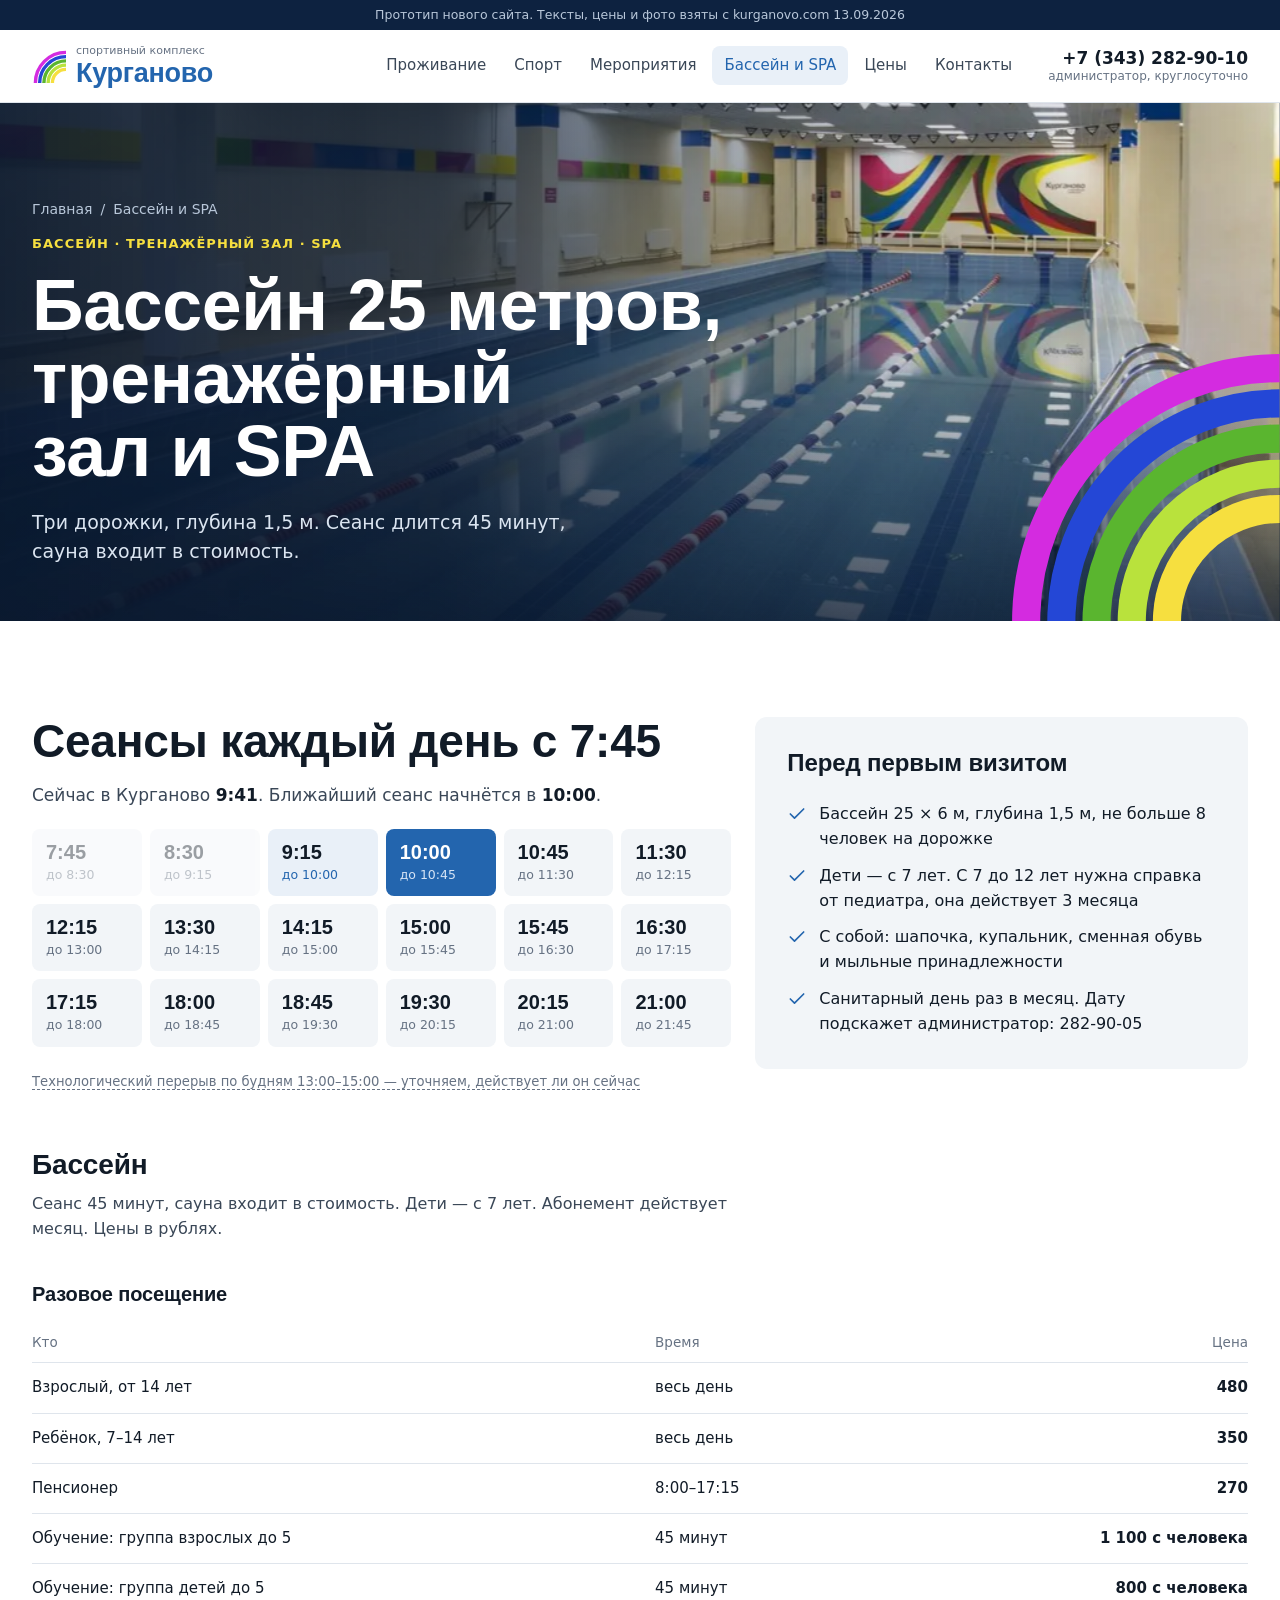
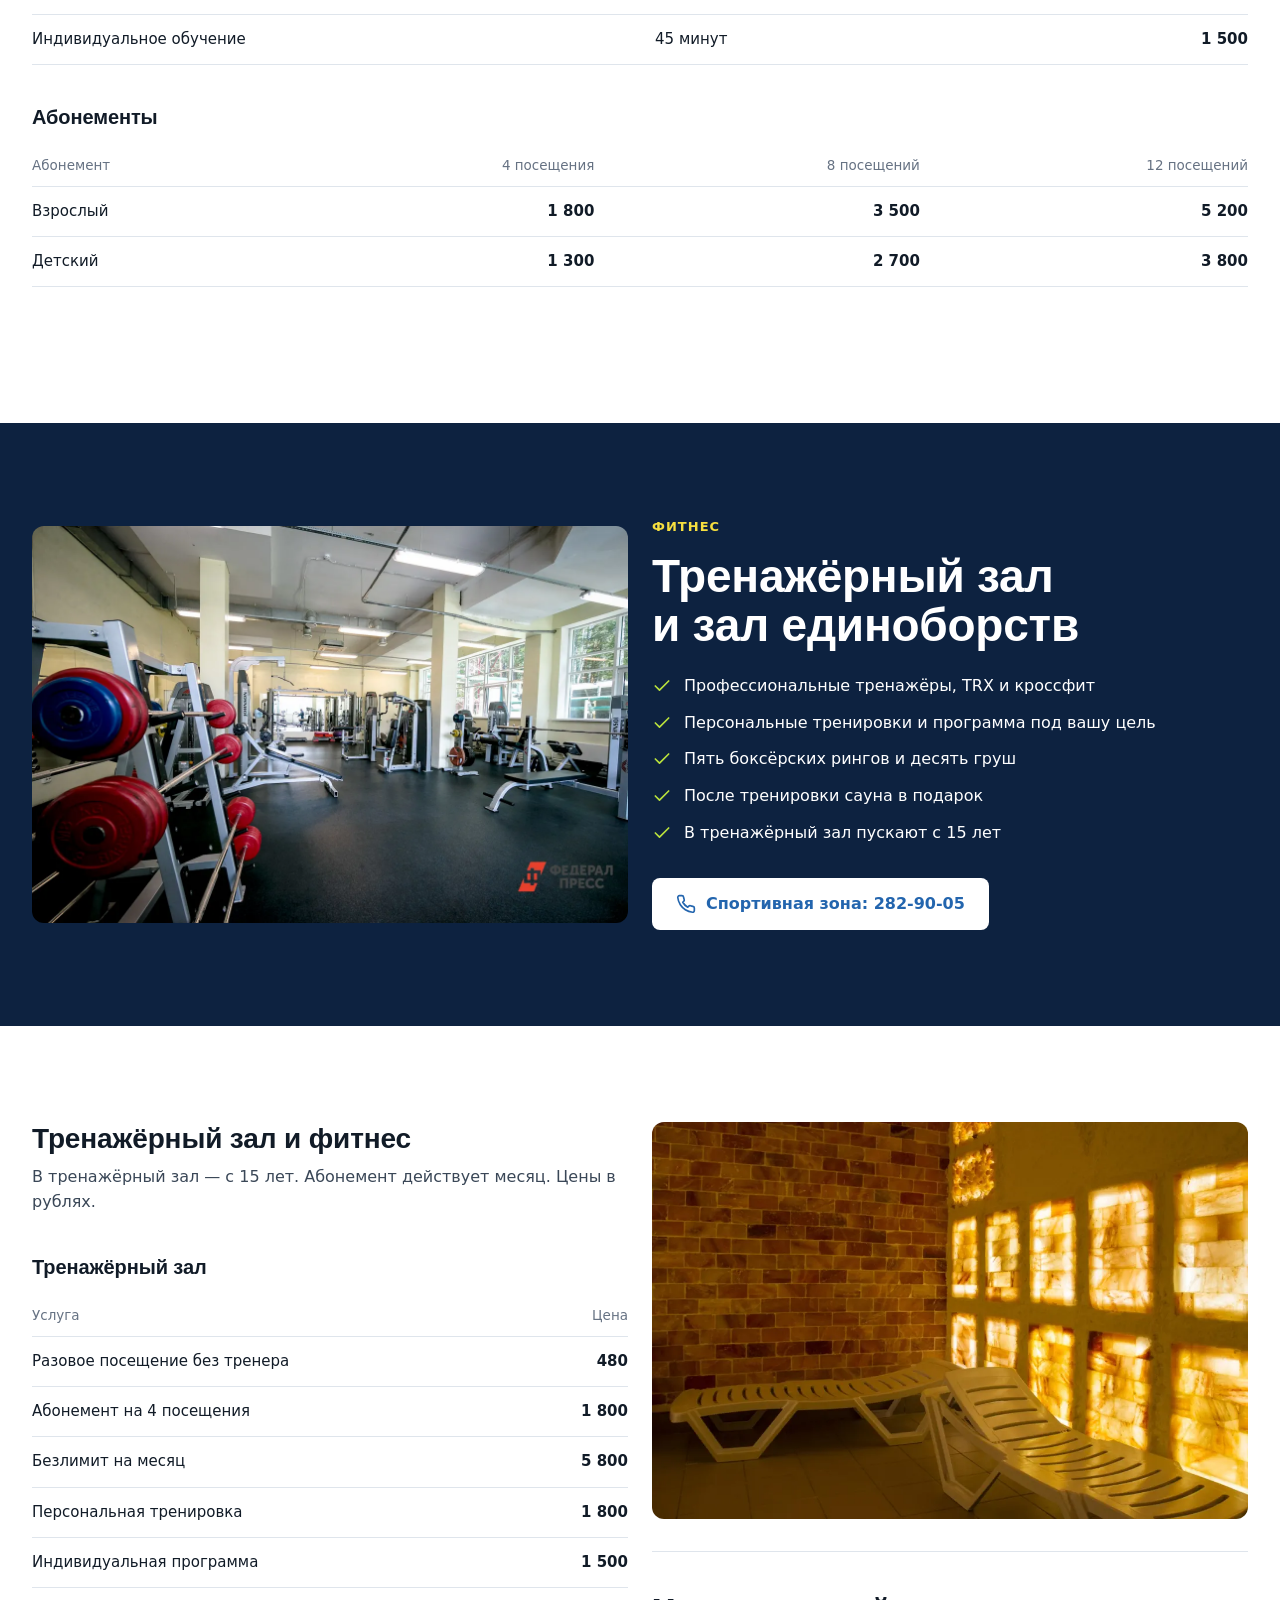
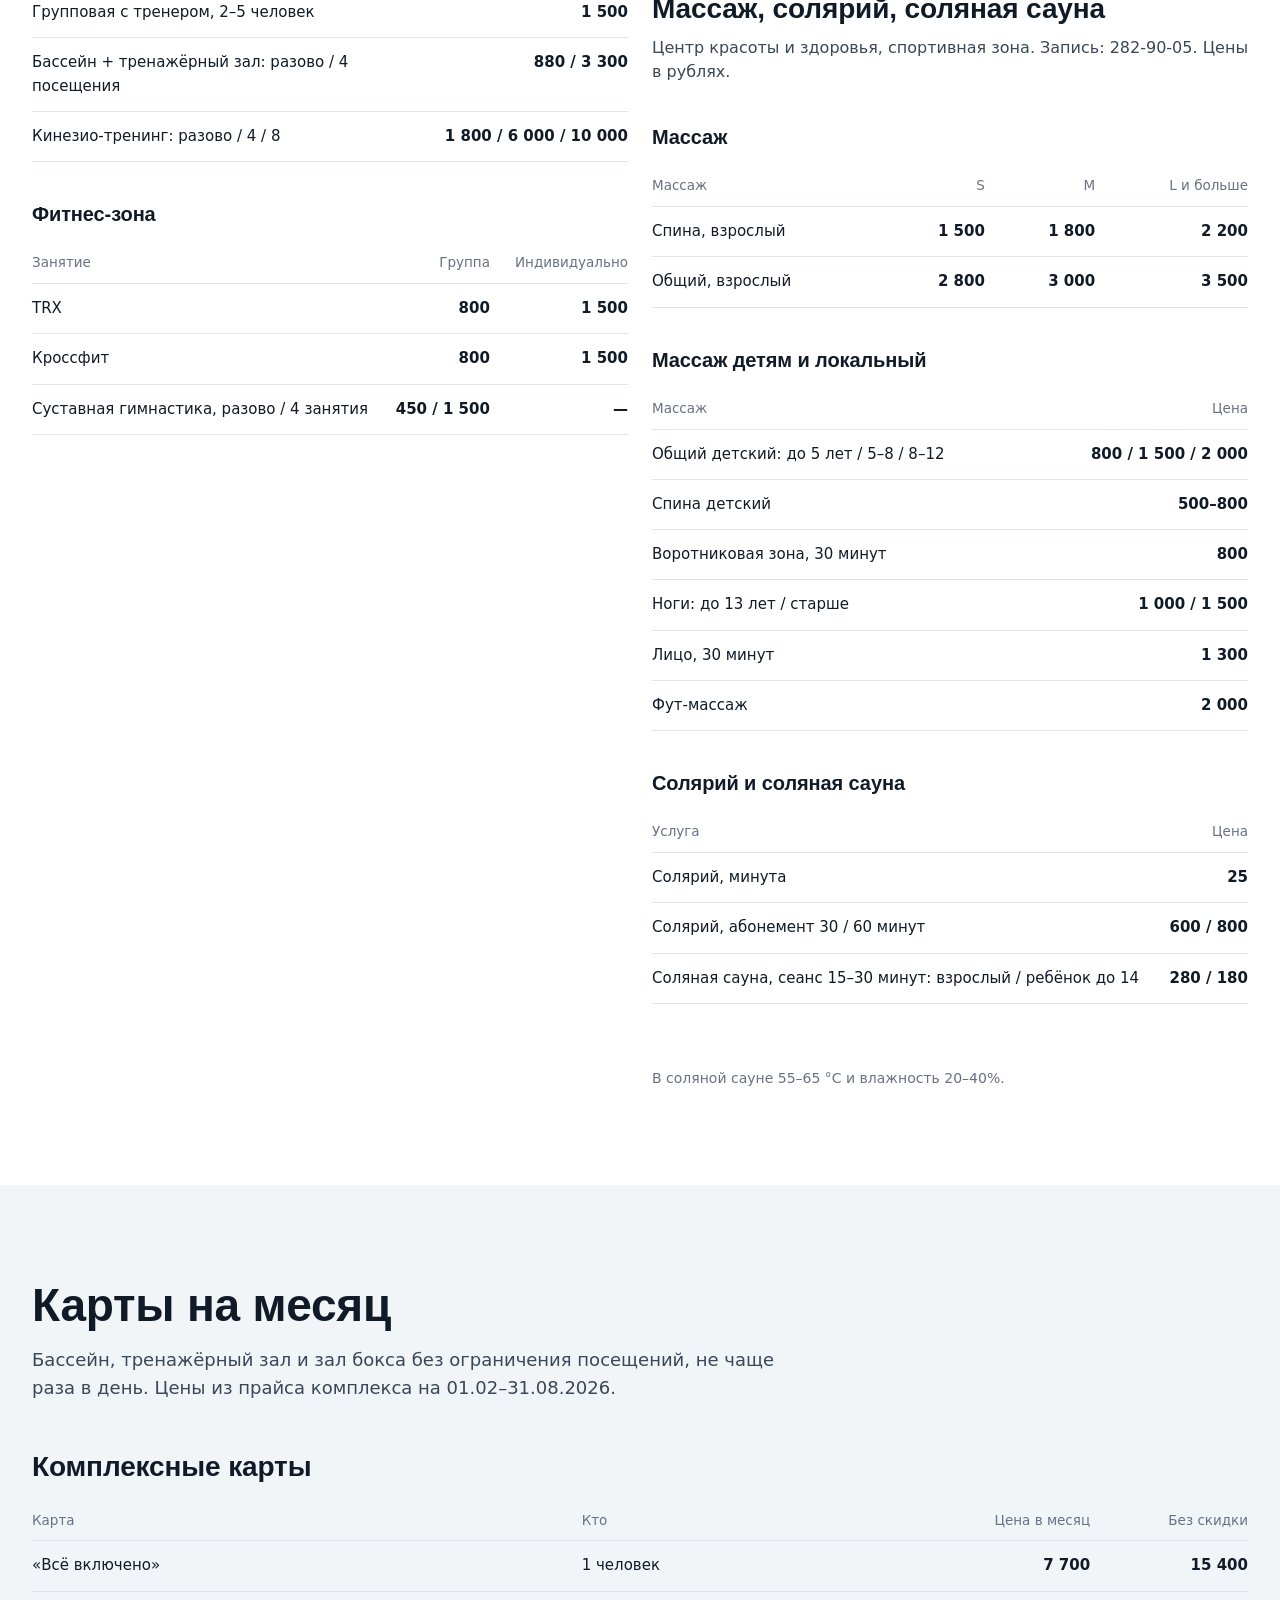
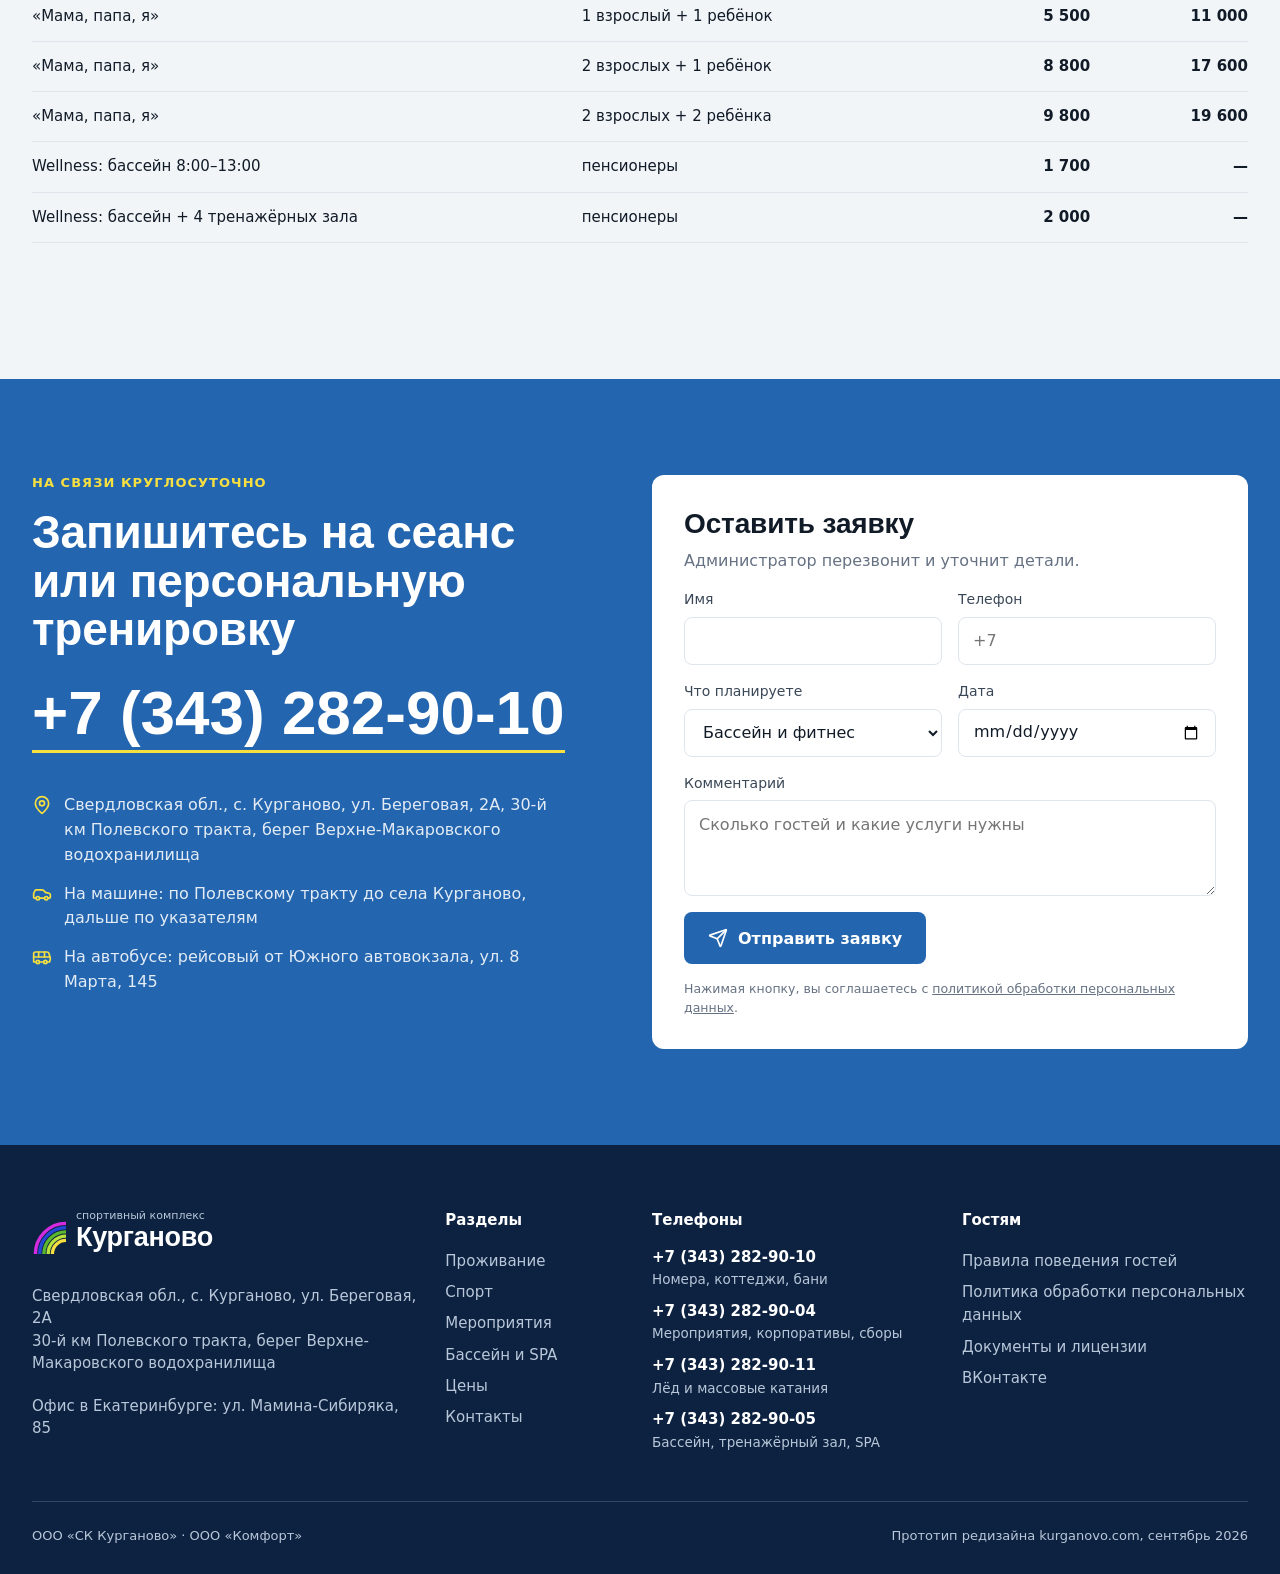
==== bassein.html @ b589c7bd "Прототип: 7 страниц, первая выкладка" ====
<!doctype html>
<html lang="ru">
<head>
<meta charset="utf-8">
<meta name="viewport" content="width=device-width,initial-scale=1">
<title>Бассейн, тренажёрный зал и SPA — Курганово</title>
<meta name="description" content="Бассейн 25 м на три дорожки, сеанс 480 ₽ с сауной. Тренажёрный зал, массаж, соляная сауна и карты на месяц.">
<meta name="robots" content="noindex">
<meta property="og:type" content="website">
<meta property="og:site_name" content="Курганово">
<meta property="og:url" content="https://halitcan777.github.io/kurganovo-prototype/bassein.html">
<meta property="og:title" content="Бассейн, тренажёрный зал и SPA — Курганово">
<meta property="og:description" content="Бассейн 25 м на три дорожки, сеанс 480 ₽ с сауной. Тренажёрный зал, массаж, соляная сауна и карты на месяц.">
<meta property="og:image" content="https://halitcan777.github.io/kurganovo-prototype/assets/img/og.jpg">
<meta name="theme-color" content="#2365ae">
<link rel="icon" href="assets/favicon.svg" type="image/svg+xml">
<link rel="preload" href="assets/fonts/fira-sans-condensed-cyrillic-700-normal.woff2" as="font" type="font/woff2" crossorigin>
<link rel="preload" href="assets/fonts/fira-sans-cyrillic-400-normal.woff2" as="font" type="font/woff2" crossorigin>
<link rel="stylesheet" href="assets/site.css?v=mtzk4oza">
<script>document.documentElement.classList.add('js');if(/[?&]still/.test(location.search))document.documentElement.classList.add('still')</script>
</head>
<body>
<div class="progress" aria-hidden="true"></div>
<div class="proto">Прототип нового сайта. Тексты, цены и фото взяты с kurganovo.com 13.09.2026</div>
<header class="hdr">
  <div class="wrap hdr-in">
    <a class="logo" href="index.html" aria-label="Курганово, на главную"><svg class="ribbon logo-mark" viewBox="0 0 120 120" aria-hidden="true"><path d="M12 120A108 108 0 0 1 120 12" style="stroke:var(--rb1)"/><path d="M27 120A93 93 0 0 1 120 27" style="stroke:var(--rb2)"/><path d="M42 120A78 78 0 0 1 120 42" style="stroke:var(--rb3)"/><path d="M57 120A63 63 0 0 1 120 57" style="stroke:var(--rb4)"/><path d="M72 120A48 48 0 0 1 120 72" style="stroke:var(--rb5)"/></svg><span class="logo-t"><small>спортивный комплекс</small><b>Курганово</b></span></a>
    <nav class="nav" aria-label="Разделы"><a href="prozhivanie.html">Проживание</a><a href="sport.html">Спорт</a><a href="meropriyatiya.html">Мероприятия</a><a href="bassein.html" aria-current="page">Бассейн и SPA</a><a href="ceny.html">Цены</a><a href="kontakty.html">Контакты</a></nav>
    <a class="hdr-phone" href="tel:+73432829010"><span class="ph-long">+7 (343) 282-90-10</span><span class="ph-short">282-90-10</span><small>администратор, круглосуточно</small></a>
    <button class="burger" type="button" aria-label="Меню" aria-expanded="false" aria-controls="drawer"><svg class="ic i-menu" viewBox="0 0 24 24" aria-hidden="true"><line x1="4" x2="20" y1="12" y2="12" /> <line x1="4" x2="20" y1="6" y2="6" /> <line x1="4" x2="20" y1="18" y2="18" /></svg><svg class="ic i-x" viewBox="0 0 24 24" aria-hidden="true"><path d="M18 6 6 18" /> <path d="m6 6 12 12" /></svg></button>
  </div>
  <nav class="drawer" id="drawer" hidden aria-label="Меню"><a href="prozhivanie.html">Проживание</a><a href="sport.html">Спорт</a><a href="meropriyatiya.html">Мероприятия</a><a href="bassein.html" aria-current="page">Бассейн и SPA</a><a href="ceny.html">Цены</a><a href="kontakty.html">Контакты</a><a class="btn" href="tel:+73432829010"><svg class="ic" viewBox="0 0 24 24" aria-hidden="true"><path d="M22 16.92v3a2 2 0 0 1-2.18 2 19.79 19.79 0 0 1-8.63-3.07 19.5 19.5 0 0 1-6-6 19.79 19.79 0 0 1-3.07-8.67A2 2 0 0 1 4.11 2h3a2 2 0 0 1 2 1.72 12.84 12.84 0 0 0 .7 2.81 2 2 0 0 1-.45 2.11L8.09 9.91a16 16 0 0 0 6 6l1.27-1.27a2 2 0 0 1 2.11-.45 12.84 12.84 0 0 0 2.81.7A2 2 0 0 1 22 16.92z" /></svg>Позвонить: 282-90-10</a></nav>
</header>
<main>
<section class="phero">
  <img src="assets/img/pool.webp" alt="Бассейн на три дорожки с фирменным панно" class="hero-img" style="object-position:50% 60%" fetchpriority="high" decoding="async">
  <svg class="ribbon ribbon-deco" viewBox="0 0 120 120" aria-hidden="true"><path d="M12 120A108 108 0 0 1 120 12" style="stroke:var(--rb1)"/><path d="M27 120A93 93 0 0 1 120 27" style="stroke:var(--rb2)"/><path d="M42 120A78 78 0 0 1 120 42" style="stroke:var(--rb3)"/><path d="M57 120A63 63 0 0 1 120 57" style="stroke:var(--rb4)"/><path d="M72 120A48 48 0 0 1 120 72" style="stroke:var(--rb5)"/></svg>
  <div class="wrap">
    <nav class="crumbs" aria-label="Навигация"><a href="index.html">Главная</a><span>/</span><span>Бассейн и SPA</span></nav>
    <p class="kicker">Бассейн · тренажёрный зал · SPA</p>
    <h1>Бассейн 25 метров, тренажёрный зал и SPA</h1>
    <p class="hero-lead">Три дорожки, глубина 1,5 м. Сеанс длится 45 минут, сауна входит в стоимость.</p>
  </div>
</section>

<section class="sec">
  <div class="wrap g">
    <div class="s7 rv">
      <h2 style="margin-bottom:16px">Сеансы каждый день с 7:45</h2>
      <p class="status" data-status>Сеанс длится 45 минут, выбирайте удобное время.</p>
      <div class="sessions" data-sessions><div class="ses" data-start="465"><b>7:45</b><small>до 8:30</small></div><div class="ses" data-start="510"><b>8:30</b><small>до 9:15</small></div><div class="ses" data-start="555"><b>9:15</b><small>до 10:00</small></div><div class="ses" data-start="600"><b>10:00</b><small>до 10:45</small></div><div class="ses" data-start="645"><b>10:45</b><small>до 11:30</small></div><div class="ses" data-start="690"><b>11:30</b><small>до 12:15</small></div><div class="ses" data-start="735"><b>12:15</b><small>до 13:00</small></div><div class="ses" data-start="810"><b>13:30</b><small>до 14:15</small></div><div class="ses" data-start="855"><b>14:15</b><small>до 15:00</small></div><div class="ses" data-start="900"><b>15:00</b><small>до 15:45</small></div><div class="ses" data-start="945"><b>15:45</b><small>до 16:30</small></div><div class="ses" data-start="990"><b>16:30</b><small>до 17:15</small></div><div class="ses" data-start="1035"><b>17:15</b><small>до 18:00</small></div><div class="ses" data-start="1080"><b>18:00</b><small>до 18:45</small></div><div class="ses" data-start="1125"><b>18:45</b><small>до 19:30</small></div><div class="ses" data-start="1170"><b>19:30</b><small>до 20:15</small></div><div class="ses" data-start="1215"><b>20:15</b><small>до 21:00</small></div><div class="ses" data-start="1260"><b>21:00</b><small>до 21:45</small></div></div>
      <p class="note"><span class="todo">Технологический перерыв по будням 13:00–15:00 — уточняем, действует ли он сейчас</span></p>
    </div>
    <div class="s5 rv">
      <div class="infocard">
        <h3>Перед первым визитом</h3>
        <ul class="facts"><li><svg class="ic" viewBox="0 0 24 24" aria-hidden="true"><path d="M20 6 9 17l-5-5" /></svg><span>Бассейн 25 × 6 м, глубина 1,5 м, не больше 8 человек на дорожке</span></li><li><svg class="ic" viewBox="0 0 24 24" aria-hidden="true"><path d="M20 6 9 17l-5-5" /></svg><span>Дети — с 7 лет. С 7 до 12 лет нужна справка от педиатра, она действует 3 месяца</span></li><li><svg class="ic" viewBox="0 0 24 24" aria-hidden="true"><path d="M20 6 9 17l-5-5" /></svg><span>С собой: шапочка, купальник, сменная обувь и мыльные принадлежности</span></li><li><svg class="ic" viewBox="0 0 24 24" aria-hidden="true"><path d="M20 6 9 17l-5-5" /></svg><span>Санитарный день раз в месяц. Дату подскажет администратор: 282-90-05</span></li></ul>
      </div>
    </div>
    <div class="s12 rv" style="margin-top:32px"><section class="pblock" id="bassein"><h3 class="ptitle">Бассейн</h3><p class="pnote">Сеанс 45 минут, сауна входит в стоимость. Дети — с 7 лет. Абонемент действует месяц. Цены в рублях.</p><h3 class="tcap">Разовое посещение</h3><div class="twrap"><table class="ptable"><thead><tr><th>Кто</th><th>Время</th><th class="num">Цена</th></tr></thead><tbody><tr><td data-l="Кто">Взрослый, от 14 лет</td><td data-l="Время">весь день</td><td data-l="Цена" class="num">480</td></tr><tr><td data-l="Кто">Ребёнок, 7–14 лет</td><td data-l="Время">весь день</td><td data-l="Цена" class="num">350</td></tr><tr><td data-l="Кто">Пенсионер</td><td data-l="Время">8:00–17:15</td><td data-l="Цена" class="num">270</td></tr><tr><td data-l="Кто">Обучение: группа взрослых до 5</td><td data-l="Время">45 минут</td><td data-l="Цена" class="num">1 100 с человека</td></tr><tr><td data-l="Кто">Обучение: группа детей до 5</td><td data-l="Время">45 минут</td><td data-l="Цена" class="num">800 с человека</td></tr><tr><td data-l="Кто">Индивидуальное обучение</td><td data-l="Время">45 минут</td><td data-l="Цена" class="num">1 500</td></tr></tbody></table></div><h3 class="tcap">Абонементы</h3><div class="twrap"><table class="ptable"><thead><tr><th>Абонемент</th><th class="num">4 посещения</th><th class="num">8 посещений</th><th class="num">12 посещений</th></tr></thead><tbody><tr><td data-l="Абонемент">Взрослый</td><td data-l="4 посещения" class="num">1 800</td><td data-l="8 посещений" class="num">3 500</td><td data-l="12 посещений" class="num">5 200</td></tr><tr><td data-l="Абонемент">Детский</td><td data-l="4 посещения" class="num">1 300</td><td data-l="8 посещений" class="num">2 700</td><td data-l="12 посещений" class="num">3 800</td></tr></tbody></table></div></section></div>
  </div>
</section>

<section class="sec dark">
  <div class="wrap g peak-g">
    <div class="s6 rv"><div class="ph ar32"><img src="assets/img/gym.webp" alt="Тренажёрный зал со свободными весами" loading="lazy" decoding="async"></div></div>
    <div class="s6 rv">
      <p class="kicker">Фитнес</p>
      <h2>Тренажёрный зал и зал единоборств</h2>
      <ul class="facts"><li><svg class="ic" viewBox="0 0 24 24" aria-hidden="true"><path d="M20 6 9 17l-5-5" /></svg><span>Профессиональные тренажёры, TRX и кроссфит</span></li><li><svg class="ic" viewBox="0 0 24 24" aria-hidden="true"><path d="M20 6 9 17l-5-5" /></svg><span>Персональные тренировки и программа под вашу цель</span></li><li><svg class="ic" viewBox="0 0 24 24" aria-hidden="true"><path d="M20 6 9 17l-5-5" /></svg><span>Пять боксёрских рингов и десять груш</span></li><li><svg class="ic" viewBox="0 0 24 24" aria-hidden="true"><path d="M20 6 9 17l-5-5" /></svg><span>После тренировки сауна в подарок</span></li><li><svg class="ic" viewBox="0 0 24 24" aria-hidden="true"><path d="M20 6 9 17l-5-5" /></svg><span>В тренажёрный зал пускают с 15 лет</span></li></ul>
      <a class="btn btn-light" href="tel:+73432829005"><svg class="ic" viewBox="0 0 24 24" aria-hidden="true"><path d="M22 16.92v3a2 2 0 0 1-2.18 2 19.79 19.79 0 0 1-8.63-3.07 19.5 19.5 0 0 1-6-6 19.79 19.79 0 0 1-3.07-8.67A2 2 0 0 1 4.11 2h3a2 2 0 0 1 2 1.72 12.84 12.84 0 0 0 .7 2.81 2 2 0 0 1-.45 2.11L8.09 9.91a16 16 0 0 0 6 6l1.27-1.27a2 2 0 0 1 2.11-.45 12.84 12.84 0 0 0 2.81.7A2 2 0 0 1 22 16.92z" /></svg>Спортивная зона: 282-90-05</a>
    </div>
  </div>
</section>

<section class="sec">
  <div class="wrap g">
    <div class="s6 rv"><section class="pblock" id="trenazher"><h3 class="ptitle">Тренажёрный зал и фитнес</h3><p class="pnote">В тренажёрный зал — с 15 лет. Абонемент действует месяц. Цены в рублях.</p><h3 class="tcap">Тренажёрный зал</h3><div class="twrap"><table class="ptable"><thead><tr><th>Услуга</th><th class="num">Цена</th></tr></thead><tbody><tr><td data-l="Услуга">Разовое посещение без тренера</td><td data-l="Цена" class="num">480</td></tr><tr><td data-l="Услуга">Абонемент на 4 посещения</td><td data-l="Цена" class="num">1 800</td></tr><tr><td data-l="Услуга">Безлимит на месяц</td><td data-l="Цена" class="num">5 800</td></tr><tr><td data-l="Услуга">Персональная тренировка</td><td data-l="Цена" class="num">1 800</td></tr><tr><td data-l="Услуга">Индивидуальная программа</td><td data-l="Цена" class="num">1 500</td></tr><tr><td data-l="Услуга">Групповая с тренером, 2–5 человек</td><td data-l="Цена" class="num">1 500</td></tr><tr><td data-l="Услуга">Бассейн + тренажёрный зал: разово / 4 посещения</td><td data-l="Цена" class="num">880 / 3 300</td></tr><tr><td data-l="Услуга">Кинезио-тренинг: разово / 4 / 8</td><td data-l="Цена" class="num">1 800 / 6 000 / 10 000</td></tr></tbody></table></div><h3 class="tcap">Фитнес-зона</h3><div class="twrap"><table class="ptable"><thead><tr><th>Занятие</th><th class="num">Группа</th><th class="num">Индивидуально</th></tr></thead><tbody><tr><td data-l="Занятие">TRX</td><td data-l="Группа" class="num">800</td><td data-l="Индивидуально" class="num">1 500</td></tr><tr><td data-l="Занятие">Кроссфит</td><td data-l="Группа" class="num">800</td><td data-l="Индивидуально" class="num">1 500</td></tr><tr><td data-l="Занятие">Суставная гимнастика, разово / 4 занятия</td><td data-l="Группа" class="num">450 / 1 500</td><td data-l="Индивидуально" class="num">—</td></tr></tbody></table></div></section></div>
    <div class="s6 rv"><div class="ph ar32" style="margin-bottom:32px"><img src="assets/img/salt-sauna.webp" alt="Соляная сауна с подсвеченными соляными блоками" loading="lazy" decoding="async"></div><section class="pblock" id="spa"><h3 class="ptitle">Массаж, солярий, соляная сауна</h3><p class="pnote">Центр красоты и здоровья, спортивная зона. Запись: 282-90-05. Цены в рублях.</p><h3 class="tcap">Массаж</h3><div class="twrap"><table class="ptable"><thead><tr><th>Массаж</th><th class="num">S</th><th class="num">M</th><th class="num">L и больше</th></tr></thead><tbody><tr><td data-l="Массаж">Спина, взрослый</td><td data-l="S" class="num">1 500</td><td data-l="M" class="num">1 800</td><td data-l="L и больше" class="num">2 200</td></tr><tr><td data-l="Массаж">Общий, взрослый</td><td data-l="S" class="num">2 800</td><td data-l="M" class="num">3 000</td><td data-l="L и больше" class="num">3 500</td></tr></tbody></table></div><h3 class="tcap">Массаж детям и локальный</h3><div class="twrap"><table class="ptable"><thead><tr><th>Массаж</th><th class="num">Цена</th></tr></thead><tbody><tr><td data-l="Массаж">Общий детский: до 5 лет / 5–8 / 8–12</td><td data-l="Цена" class="num">800 / 1 500 / 2 000</td></tr><tr><td data-l="Массаж">Спина детский</td><td data-l="Цена" class="num">500–800</td></tr><tr><td data-l="Массаж">Воротниковая зона, 30 минут</td><td data-l="Цена" class="num">800</td></tr><tr><td data-l="Массаж">Ноги: до 13 лет / старше</td><td data-l="Цена" class="num">1 000 / 1 500</td></tr><tr><td data-l="Массаж">Лицо, 30 минут</td><td data-l="Цена" class="num">1 300</td></tr><tr><td data-l="Массаж">Фут-массаж</td><td data-l="Цена" class="num">2 000</td></tr></tbody></table></div><h3 class="tcap">Солярий и соляная сауна</h3><div class="twrap"><table class="ptable"><thead><tr><th>Услуга</th><th class="num">Цена</th></tr></thead><tbody><tr><td data-l="Услуга">Солярий, минута</td><td data-l="Цена" class="num">25</td></tr><tr><td data-l="Услуга">Солярий, абонемент 30 / 60 минут</td><td data-l="Цена" class="num">600 / 800</td></tr><tr><td data-l="Услуга">Соляная сауна, сеанс 15–30 минут: взрослый / ребёнок до 14</td><td data-l="Цена" class="num">280 / 180</td></tr></tbody></table></div></section><p class="note">В соляной сауне 55–65 °C и влажность 20–40%.</p></div>
  </div>
</section>

<section class="sec bg2">
  <div class="wrap">
    <div class="sec-head rv"><h2>Карты на месяц</h2><p>Бассейн, тренажёрный зал и зал бокса без ограничения посещений, не чаще раза в день. Цены из прайса комплекса на 01.02–31.08.2026.</p></div>
    <div class="rv"><section class="pblock" id="karty"><h3 class="ptitle">Комплексные карты</h3><div class="twrap"><table class="ptable"><thead><tr><th>Карта</th><th>Кто</th><th class="num">Цена в месяц</th><th class="num">Без скидки</th></tr></thead><tbody><tr><td data-l="Карта">«Всё включено»</td><td data-l="Кто">1 человек</td><td data-l="Цена в месяц" class="num">7 700</td><td data-l="Без скидки" class="num">15 400</td></tr><tr><td data-l="Карта">«Мама, папа, я»</td><td data-l="Кто">1 взрослый + 1 ребёнок</td><td data-l="Цена в месяц" class="num">5 500</td><td data-l="Без скидки" class="num">11 000</td></tr><tr><td data-l="Карта">«Мама, папа, я»</td><td data-l="Кто">2 взрослых + 1 ребёнок</td><td data-l="Цена в месяц" class="num">8 800</td><td data-l="Без скидки" class="num">17 600</td></tr><tr><td data-l="Карта">«Мама, папа, я»</td><td data-l="Кто">2 взрослых + 2 ребёнка</td><td data-l="Цена в месяц" class="num">9 800</td><td data-l="Без скидки" class="num">19 600</td></tr><tr><td data-l="Карта">Wellness: бассейн 8:00–13:00</td><td data-l="Кто">пенсионеры</td><td data-l="Цена в месяц" class="num">1 700</td><td data-l="Без скидки" class="num">—</td></tr><tr><td data-l="Карта">Wellness: бассейн + 4 тренажёрных зала</td><td data-l="Кто">пенсионеры</td><td data-l="Цена в месяц" class="num">2 000</td><td data-l="Без скидки" class="num">—</td></tr></tbody></table></div></section></div>
  </div>
</section>

<section class="sec cta" id="zayavka">
  <div class="wrap g">
    <div class="s6 rv">
      <p class="kicker">На связи круглосуточно</p>
      <h2>Запишитесь на сеанс или персональную тренировку</h2>
      <a class="cta-phone" href="tel:+73432829010">+7 (343) 282-90-10</a>
      <ul class="cta-list">
        <li><svg class="ic" viewBox="0 0 24 24" aria-hidden="true"><path d="M20 10c0 4.993-5.539 10.193-7.399 11.799a1 1 0 0 1-1.202 0C9.539 20.193 4 14.993 4 10a8 8 0 0 1 16 0" /> <circle cx="12" cy="10" r="3" /></svg><span>Свердловская обл., с. Курганово, ул. Береговая, 2А, 30-й км Полевского тракта, берег Верхне-Макаровского водохранилища</span></li>
        <li><svg class="ic" viewBox="0 0 24 24" aria-hidden="true"><path d="M19 17h2c.6 0 1-.4 1-1v-3c0-.9-.7-1.7-1.5-1.9C18.7 10.6 16 10 16 10s-1.3-1.4-2.2-2.3c-.5-.4-1.1-.7-1.8-.7H5c-.6 0-1.1.4-1.4.9l-1.4 2.9A3.7 3.7 0 0 0 2 12v4c0 .6.4 1 1 1h2" /> <circle cx="7" cy="17" r="2" /> <path d="M9 17h6" /> <circle cx="17" cy="17" r="2" /></svg><span>На машине: по Полевскому тракту до села Курганово, дальше по указателям</span></li>
        <li><svg class="ic" viewBox="0 0 24 24" aria-hidden="true"><path d="M8 6v6" /> <path d="M15 6v6" /> <path d="M2 12h19.6" /> <path d="M18 18h3s.5-1.7.8-2.8c.1-.4.2-.8.2-1.2 0-.4-.1-.8-.2-1.2l-1.4-5C20.1 6.8 19.1 6 18 6H4a2 2 0 0 0-2 2v10h3" /> <circle cx="7" cy="18" r="2" /> <path d="M9 18h5" /> <circle cx="16" cy="18" r="2" /></svg><span>На автобусе: рейсовый от Южного автовокзала, ул. 8 Марта, 145</span></li>
      </ul>
    </div>
    <div class="s6 rv"><form class="form" data-demo novalidate>
  <h3>Оставить заявку</h3>
  <p class="form-sub">Администратор перезвонит и уточнит детали.</p>
  <div class="row2"><label>Имя<input name="name" autocomplete="name"></label><label>Телефон<input name="phone" type="tel" autocomplete="tel" inputmode="tel" placeholder="+7"></label></div>
  <div class="row2"><label>Что планируете<select name="topic"><option>Проживание</option><option>Спорт и сборы</option><option>Мероприятие</option><option selected>Бассейн и фитнес</option><option>Другое</option></select></label><label>Дата<input name="date" type="date"></label></div>
  <label>Комментарий<textarea name="msg" placeholder="Сколько гостей и какие услуги нужны"></textarea></label>
  <button class="btn" type="submit"><svg class="ic" viewBox="0 0 24 24" aria-hidden="true"><path d="M14.536 21.686a.5.5 0 0 0 .937-.024l6.5-19a.496.496 0 0 0-.635-.635l-19 6.5a.5.5 0 0 0-.024.937l7.93 3.18a2 2 0 0 1 1.112 1.11z" /> <path d="m21.854 2.147-10.94 10.939" /></svg>Отправить заявку</button>
  <p class="consent">Нажимая кнопку, вы соглашаетесь с <a href="https://www.kurganovo.com/content/docs/documentation/Politika_personalnih_dannih/Politika_obrabotki_personalnih_dannih.pdf" target="_blank" rel="noopener">политикой обработки персональных данных</a>.</p>
</form></div>
  </div>
</section>
</main>
<footer class="ftr">
  <div class="wrap">
    <div class="g">
      <div class="s4"><a class="logo" href="index.html" aria-label="Курганово, на главную"><svg class="ribbon logo-mark" viewBox="0 0 120 120" aria-hidden="true"><path d="M12 120A108 108 0 0 1 120 12" style="stroke:var(--rb1)"/><path d="M27 120A93 93 0 0 1 120 27" style="stroke:var(--rb2)"/><path d="M42 120A78 78 0 0 1 120 42" style="stroke:var(--rb3)"/><path d="M57 120A63 63 0 0 1 120 57" style="stroke:var(--rb4)"/><path d="M72 120A48 48 0 0 1 120 72" style="stroke:var(--rb5)"/></svg><span class="logo-t"><small>спортивный комплекс</small><b>Курганово</b></span></a><p class="ftr-addr">Свердловская обл., с. Курганово, ул. Береговая, 2А<br>30-й км Полевского тракта, берег Верхне-Макаровского водохранилища</p><p class="ftr-addr">Офис в Екатеринбурге: ул. Мамина-Сибиряка, 85</p></div>
      <nav class="s2 ftr-col" aria-label="Разделы сайта"><b>Разделы</b><a href="prozhivanie.html">Проживание</a><a href="sport.html">Спорт</a><a href="meropriyatiya.html">Мероприятия</a><a href="bassein.html">Бассейн и SPA</a><a href="ceny.html">Цены</a><a href="kontakty.html">Контакты</a></nav>
      <div class="s3"><b>Телефоны</b><div class="ftr-ph"><div><a href="tel:+73432829010">+7 (343) 282-90-10</a><span>Номера, коттеджи, бани</span></div><div><a href="tel:+73432829004">+7 (343) 282-90-04</a><span>Мероприятия, корпоративы, сборы</span></div><div><a href="tel:+73432829011">+7 (343) 282-90-11</a><span>Лёд и массовые катания</span></div><div><a href="tel:+73432829005">+7 (343) 282-90-05</a><span>Бассейн, тренажёрный зал, SPA</span></div></div></div>
      <div class="s3 ftr-col"><b>Гостям</b><a href="https://www.kurganovo.com/content/docs/documentation/Informaziya_dlya_posetiteley/Pravila_povedeniya_gostey.pdf" target="_blank" rel="noopener">Правила поведения гостей</a><a href="https://www.kurganovo.com/content/docs/documentation/Politika_personalnih_dannih/Politika_obrabotki_personalnih_dannih.pdf" target="_blank" rel="noopener">Политика обработки персональных данных</a><a href="kontakty.html#dokumenty">Документы и лицензии</a><a href="https://vk.com/kurganovosk" target="_blank" rel="noopener">ВКонтакте</a></div>
    </div>
    <div class="ftr-bot"><span>ООО «СК Курганово» · ООО «Комфорт»</span><span>Прототип редизайна kurganovo.com, сентябрь 2026</span></div>
  </div>
</footer>
<div class="toast" role="status" aria-live="polite"></div>
<script src="assets/app.js?v=mtzk4oza" defer></script>
</body>
</html>
---- assets/site.css ----
/* Курганово — дизайн-система прототипа */
@font-face{font-family:'Fira Sans';font-style:normal;font-weight:400;font-display:swap;src:url(fonts/fira-sans-cyrillic-400-normal.woff2) format('woff2');unicode-range:U+0301,U+0400-045F,U+0490-0491,U+04B0-04B1,U+2116}
@font-face{font-family:'Fira Sans';font-style:normal;font-weight:400;font-display:swap;src:url(fonts/fira-sans-latin-400-normal.woff2) format('woff2');unicode-range:U+0000-00FF,U+0131,U+0152-0153,U+02BB-02BC,U+02C6,U+02DA,U+02DC,U+0304,U+0308,U+0329,U+2000-206F,U+20AC,U+20BD,U+2122,U+2191,U+2193,U+2212,U+2215,U+FEFF,U+FFFD}
@font-face{font-family:'Fira Sans';font-style:normal;font-weight:500;font-display:swap;src:url(fonts/fira-sans-cyrillic-500-normal.woff2) format('woff2');unicode-range:U+0301,U+0400-045F,U+0490-0491,U+04B0-04B1,U+2116}
@font-face{font-family:'Fira Sans';font-style:normal;font-weight:500;font-display:swap;src:url(fonts/fira-sans-latin-500-normal.woff2) format('woff2');unicode-range:U+0000-00FF,U+0131,U+0152-0153,U+02BB-02BC,U+02C6,U+02DA,U+02DC,U+0304,U+0308,U+0329,U+2000-206F,U+20AC,U+20BD,U+2122,U+2191,U+2193,U+2212,U+2215,U+FEFF,U+FFFD}
@font-face{font-family:'Fira Sans';font-style:normal;font-weight:600;font-display:swap;src:url(fonts/fira-sans-cyrillic-600-normal.woff2) format('woff2');unicode-range:U+0301,U+0400-045F,U+0490-0491,U+04B0-04B1,U+2116}
@font-face{font-family:'Fira Sans';font-style:normal;font-weight:600;font-display:swap;src:url(fonts/fira-sans-latin-600-normal.woff2) format('woff2');unicode-range:U+0000-00FF,U+0131,U+0152-0153,U+02BB-02BC,U+02C6,U+02DA,U+02DC,U+0304,U+0308,U+0329,U+2000-206F,U+20AC,U+20BD,U+2122,U+2191,U+2193,U+2212,U+2215,U+FEFF,U+FFFD}
@font-face{font-family:'Fira Sans Condensed';font-style:normal;font-weight:600;font-display:swap;src:url(fonts/fira-sans-condensed-cyrillic-600-normal.woff2) format('woff2');unicode-range:U+0301,U+0400-045F,U+0490-0491,U+04B0-04B1,U+2116}
@font-face{font-family:'Fira Sans Condensed';font-style:normal;font-weight:600;font-display:swap;src:url(fonts/fira-sans-condensed-latin-600-normal.woff2) format('woff2');unicode-range:U+0000-00FF,U+0131,U+0152-0153,U+02BB-02BC,U+02C6,U+02DA,U+02DC,U+0304,U+0308,U+0329,U+2000-206F,U+20AC,U+20BD,U+2122,U+2191,U+2193,U+2212,U+2215,U+FEFF,U+FFFD}
@font-face{font-family:'Fira Sans Condensed';font-style:normal;font-weight:700;font-display:swap;src:url(fonts/fira-sans-condensed-cyrillic-700-normal.woff2) format('woff2');unicode-range:U+0301,U+0400-045F,U+0490-0491,U+04B0-04B1,U+2116}
@font-face{font-family:'Fira Sans Condensed';font-style:normal;font-weight:700;font-display:swap;src:url(fonts/fira-sans-condensed-latin-700-normal.woff2) format('woff2');unicode-range:U+0000-00FF,U+0131,U+0152-0153,U+02BB-02BC,U+02C6,U+02DA,U+02DC,U+0304,U+0308,U+0329,U+2000-206F,U+20AC,U+20BD,U+2122,U+2191,U+2193,U+2212,U+2215,U+FEFF,U+FFFD}

:root{
  --brand:#2365ae; --brand-dk:#1a4f8c; --brand-tint:#e9f0f8;   /* синий логотипа */
  --navy:#0d2240; --navy2:#16325a;
  --ink:#111b27; --ink2:#3a4757; --ink3:#667283; --ink4:#98a2ae; --ink-inv:#b8c7d9;
  --line:#dfe5ec; --line-inv:rgba(255,255,255,.16); --bg:#fff; --bg2:#f2f5f8;
  --rb1:#d42be0; --rb2:#2447d6; --rb3:#5ab52f; --rb4:#b9e23c; --rb5:#f6df3f;   /* фирменная лента */
  --r1:4px; --r2:8px; --r3:12px;
  --gut:24px; --maxw:1280px; --hdr:72px;
  --f-head:'Fira Sans Condensed','Arial Narrow',sans-serif;
  --f-body:'Fira Sans',system-ui,-apple-system,'Segoe UI',Roboto,Arial,sans-serif;
}

*,*::before,*::after{box-sizing:border-box}
html{-webkit-text-size-adjust:100%;scroll-padding-top:calc(var(--hdr) + 24px)}
body{margin:0;background:var(--bg);color:var(--ink);font:400 16px/1.55 var(--f-body);-webkit-font-smoothing:antialiased;overflow-x:hidden}
img{max-width:100%;display:block}
a{color:inherit;text-decoration:none}
p,h1,h2,h3,ul,ol,figure{margin:0}
ul,ol{padding:0;list-style:none}
button,input,select,textarea{font:inherit;color:inherit}
button{cursor:pointer}
:focus-visible{outline:2px solid var(--brand);outline-offset:2px}
h1,h2,h3{font-family:var(--f-head);font-weight:700;letter-spacing:-.005em;text-wrap:balance}
h1{font-size:clamp(40px,5.6vw,72px);line-height:1.02}
h2{font-size:clamp(30px,3.6vw,46px);line-height:1.06}
h3{font-size:22px;line-height:1.2;font-weight:600}
.tnum,.num{font-variant-numeric:tabular-nums}
.wrap{max-width:var(--maxw);margin-inline:auto;padding-inline:32px}
.ic{width:20px;height:20px;flex-shrink:0;fill:none;stroke:currentColor;stroke-width:2;stroke-linecap:round;stroke-linejoin:round}
.kicker{font:600 13px/1.3 var(--f-body);letter-spacing:.08em;text-transform:uppercase;color:var(--brand);margin-bottom:16px}
.hero .kicker,.phero .kicker,.dark .kicker,.peak .kicker,.cta .kicker{color:var(--rb5)}
.todo{color:var(--ink3);border-bottom:1px dashed currentColor;font-size:.94em}
.dark .todo{color:var(--ink-inv)}

/* лента */
.ribbon path{fill:none;stroke-width:12}
.stripe{display:flex;width:160px;height:6px;border-radius:3px;overflow:hidden}
.stripe i{flex:1}
.stripe i:nth-child(1){background:var(--rb1)} .stripe i:nth-child(2){background:var(--rb2)} .stripe i:nth-child(3){background:var(--rb3)} .stripe i:nth-child(4){background:var(--rb4)} .stripe i:nth-child(5){background:var(--rb5)}
.progress{position:fixed;top:0;left:0;right:0;height:3px;z-index:90;transform-origin:0 50%;transform:scaleX(0);background:linear-gradient(90deg,var(--rb1),var(--rb2) 25%,var(--rb3) 50%,var(--rb4) 75%,var(--rb5))}

/* кнопки */
.btn{display:inline-flex;align-items:center;justify-content:center;gap:10px;min-height:52px;padding:0 24px;border:0;border-radius:var(--r2);background:var(--brand);color:#fff;font:600 16px/1.2 var(--f-body);transition:background-color .2s ease,color .2s ease;white-space:nowrap}
.btn:hover{background:var(--brand-dk)}
.btn-light{background:#fff;color:var(--brand)} .btn-light:hover{background:var(--brand-tint)}
.btn-ghost{background:rgba(255,255,255,.12);color:#fff} .btn-ghost:hover{background:rgba(255,255,255,.22)}
.btn-tint{background:var(--brand-tint);color:var(--brand)} .btn-tint:hover{background:#dbe6f3}
.link{font-weight:600;color:var(--brand)} .link:hover{color:var(--brand-dk)}

/* шапка */
.proto{background:var(--navy);color:var(--ink-inv);font-size:12.5px;line-height:1.4;text-align:center;padding:6px 16px}
.hdr{position:sticky;top:0;z-index:50;background:#fff;border-bottom:1px solid var(--line)}
.hdr-in{display:flex;align-items:center;gap:24px;height:var(--hdr)}
.logo{display:flex;align-items:center;gap:10px;flex-shrink:0;color:var(--brand)}
.logo-mark{width:34px;height:34px}
.logo-t{display:flex;flex-direction:column;line-height:1}
.logo-t small{font:500 11px/1.2 var(--f-body);color:var(--ink3);margin-bottom:2px}
.logo-t b{font:700 27px/1 var(--f-head);letter-spacing:-.01em}
.nav{display:flex;gap:4px;margin-left:auto}
.nav a{padding:8px 12px;border-radius:var(--r2);font-size:15px;font-weight:500;color:var(--ink2);transition:background-color .2s ease}
.nav a:hover{background:var(--bg2);color:var(--ink)}
.nav a[aria-current]{background:var(--brand-tint);color:var(--brand)}
.hdr-phone{display:flex;flex-direction:column;align-items:flex-end;line-height:1.2;flex-shrink:0}
.hdr-phone span{font-size:17px;font-weight:600;font-variant-numeric:tabular-nums;white-space:nowrap}
.hdr-phone small{font-size:12px;color:var(--ink3)}
.hdr-phone .ph-short{display:none}
.hdr-phone:hover span{color:var(--brand)}
.burger{display:none;width:44px;height:44px;border:0;border-radius:var(--r2);background:var(--bg2);place-items:center;flex-shrink:0}
.burger .ic{width:22px;height:22px}
.burger .i-x,.burger[aria-expanded=true] .i-menu{display:none}
.burger[aria-expanded=true] .i-x{display:block}
.drawer{border-top:1px solid var(--line);background:#fff;padding:8px 16px 24px}
.drawer a{display:block;padding:14px 4px;font-size:18px;font-weight:500;border-bottom:1px solid var(--line)}
.drawer a[aria-current]{color:var(--brand)}
.drawer .btn{margin-top:20px;width:100%;border-bottom:0;color:#fff}
@media(max-width:1100px){.nav{display:none}.hdr-phone{margin-left:auto}.burger{display:grid}}
@media(min-width:1101px){.drawer{display:none!important}}
@media(max-width:480px){.hdr-in{gap:12px}.logo-mark{width:28px;height:28px}.logo-t b{font-size:23px}.logo-t small{font-size:10px}.hdr-phone small{display:none}.hdr-phone span{font-size:16px}.hdr-phone .ph-long{display:none}.hdr-phone .ph-short{display:inline}}

/* секции и сетка */
.sec{padding-block:96px}
.sec-tight{padding-block:64px}
.bg2{background:var(--bg2)}
.dark{background:var(--navy);color:#fff}
.sec-head{max-width:780px;margin-bottom:48px}
.sec-head p{margin-top:16px;font-size:18px;color:var(--ink2);max-width:66ch}
.dark .sec-head p{color:var(--ink-inv)}
.g{display:grid;grid-template-columns:repeat(12,minmax(0,1fr));gap:var(--gut)}
.s2{grid-column:span 2}.s3{grid-column:span 3}.s4{grid-column:span 4}.s5{grid-column:span 5}.s6{grid-column:span 6}.s7{grid-column:span 7}.s8{grid-column:span 8}.s9{grid-column:span 9}.s12{grid-column:span 12}
.ph{position:relative;border-radius:var(--r3);overflow:hidden;background:var(--bg2)}
.ph img{width:100%;height:100%;object-fit:cover}
.ar43{aspect-ratio:4/3}.ar45{aspect-ratio:4/5}.ar32{aspect-ratio:3/2}.ar11{aspect-ratio:1/1}
.cap{margin-top:10px;font-size:14px;color:var(--ink3)}
.imgph{position:relative;display:flex;flex-direction:column;align-items:center;justify-content:center;gap:12px;padding:16px;background:var(--bg2);color:var(--ink3);font-size:14px;text-align:center}
.imgph::before{content:'';position:absolute;inset:0;background:repeating-linear-gradient(45deg,transparent 0 24px,rgba(17,27,39,.03) 24px 48px)}
.imgph .ribbon{width:44px;height:44px;opacity:.55;position:relative}
.imgph span{position:relative}
.facts{display:grid;gap:12px;margin-top:24px}
.facts li{display:flex;gap:12px;align-items:flex-start}
.facts .ic{color:var(--brand);margin-top:2px}
.dark .facts .ic{color:var(--rb4)}
.rv{transition:opacity .6s ease,transform .6s ease}
.js .rv{opacity:0;transform:translateY(16px)}
.js .rv.on{opacity:1;transform:none}

/* герой главной */
.hero,.phero{position:relative;display:flex;align-items:flex-end;overflow:hidden;background:var(--navy);color:#fff;isolation:isolate}
.hero{min-height:min(88vh,780px)}
.phero{min-height:460px}
.hero-img{position:absolute;inset:0;width:100%;height:100%;object-fit:cover;z-index:-2;animation:kb 26s ease-out both}
@keyframes kb{from{transform:scale(1.08)}to{transform:scale(1)}}
.hero::after,.phero::after{content:'';position:absolute;inset:0;z-index:-1;background:linear-gradient(90deg,rgba(9,24,46,.94) 0%,rgba(9,24,46,.78) 34%,rgba(9,24,46,.2) 68%,rgba(9,24,46,0) 100%),linear-gradient(0deg,rgba(9,24,46,.75) 0%,rgba(9,24,46,0) 50%)}
.ribbon-deco{position:absolute;right:0;bottom:0;width:clamp(150px,22vw,320px);height:auto;pointer-events:none}
.hero .wrap,.phero .wrap{position:relative;width:100%;z-index:1}
.hero .wrap{padding-block:120px 40px}
.phero .wrap{padding-block:96px 56px}
.hero h1{max-width:760px}
.phero h1{max-width:820px}
.hero-lead{margin-top:20px;max-width:580px;font-size:19px;line-height:1.5;color:#dbe5f1}
.hero-cta{display:flex;flex-wrap:wrap;gap:12px;margin-top:32px}
.hero-facts{display:flex;flex-wrap:wrap;gap:24px 56px;margin-top:64px;padding-top:24px;border-top:1px solid var(--line-inv)}
.hero-facts b{display:flex;align-items:center;gap:8px;font:700 30px/1.1 var(--f-head);font-variant-numeric:tabular-nums}
.hero-facts b .ic{width:22px;height:22px;fill:var(--rb5);stroke:var(--rb5)}
.hero-facts small{display:block;margin-top:4px;font-size:14px;color:var(--ink-inv)}
.crumbs{display:flex;gap:8px;margin-bottom:16px;font-size:14px;color:var(--ink-inv)}
.crumbs a:hover{color:#fff}
.lhero{position:relative;overflow:hidden;background:var(--bg2);padding-block:72px 56px}
.lhero .crumbs{color:var(--ink3)} .lhero .crumbs a:hover{color:var(--ink)}
.lhero .hero-lead{color:var(--ink2)}
.lhero .ribbon-deco{width:clamp(120px,16vw,220px)}

/* главная: направления */
.tiles{display:grid;grid-template-columns:repeat(4,minmax(0,1fr));gap:var(--gut)}
.tile{position:relative;display:flex;flex-direction:column;justify-content:flex-end;aspect-ratio:3/4;border-radius:var(--r3);overflow:hidden;color:#fff;isolation:isolate}
.tile img{position:absolute;inset:0;width:100%;height:100%;object-fit:cover;z-index:-2;transition:transform .4s ease}
.tile::before{content:'';position:absolute;inset:0;z-index:-1;background:linear-gradient(0deg,rgba(9,24,46,.92) 0%,rgba(9,24,46,.55) 45%,rgba(9,24,46,0) 75%)}
.tile:hover img{transform:scale(1.04)}
.tile-b{padding:24px}
.tile h3{font-size:30px;font-weight:700}
.tile p{margin-top:8px;font-size:15px;line-height:1.45;color:#dbe5f1}
.tile-price{display:inline-block;margin-top:16px;padding:6px 10px;border-radius:var(--r1);background:#fff;color:var(--ink);font-size:14px;font-weight:600}
@media(max-width:1100px){.tiles{grid-template-columns:repeat(2,minmax(0,1fr))}.tile{aspect-ratio:4/3}}
@media(max-width:600px){.tiles{grid-template-columns:1fr}.tile{aspect-ratio:4/3.4}}

/* пик */
.peak{position:relative;background:var(--navy);color:#fff;overflow:hidden}
.peak-g{align-items:center}
.peak-num{font:700 clamp(110px,17vw,232px)/.84 var(--f-head);letter-spacing:-.03em;font-variant-numeric:tabular-nums}
.peak .stripe{margin-top:28px}
.peak-lead{margin-top:28px;max-width:520px;font-size:20px;line-height:1.5;color:#dbe5f1}
.stats{display:grid;grid-template-columns:repeat(4,minmax(0,1fr));gap:var(--gut);margin-top:72px;padding-top:32px;border-top:1px solid var(--line-inv)}
.stats b{display:block;font:700 48px/1 var(--f-head);font-variant-numeric:tabular-nums}
.stats small{display:block;margin-top:10px;font-size:15px;color:var(--ink-inv)}
@media(max-width:900px){.stats{grid-template-columns:repeat(2,minmax(0,1fr));gap:32px var(--gut)}}

/* карточки */
.card{display:flex;flex-direction:column;padding:32px;border-radius:var(--r3);background:#fff}
.bg2 .card{background:#fff}
.card h3{font-size:26px}
.card > p{margin-top:12px;color:var(--ink2)}
.plist{margin-top:20px}
.plist li{display:flex;justify-content:space-between;align-items:baseline;gap:16px;padding-block:12px;border-top:1px solid var(--line);font-size:15px}
.plist li span:first-child{color:var(--ink2)}
.plist li span:last-child{font-weight:600;text-align:right;font-variant-numeric:tabular-nums}
.card .link{margin-top:auto;padding-top:24px}
.note{margin-top:24px;font-size:14px;color:var(--ink3)}

/* отзывы */
.rating{align-items:center}
.rate-num{font:700 132px/.9 var(--f-head);color:var(--brand);letter-spacing:-.02em}
.stars{display:flex;gap:4px;margin-top:16px}
.stars .ic{width:26px;height:26px;fill:#f2b705;stroke:#f2b705}
.rate-lead{margin-top:20px;font-size:20px;line-height:1.45}
.rating p + p{margin-top:12px;color:var(--ink2)}
.rating .btn{margin-top:28px}
.collage{display:grid;grid-template-columns:repeat(7,minmax(0,1fr));grid-template-rows:repeat(6,minmax(0,1fr));gap:var(--gut);aspect-ratio:7/5.4}
.collage .c1{grid-column:1/6;grid-row:1/6}
.collage .c2{grid-column:4/8;grid-row:3/7;box-shadow:0 0 0 8px #fff}

/* план */
.plan{align-items:start}
.plan-img{background:#fff}
.plan-img img{object-fit:contain}
.legend{display:grid;grid-template-columns:1fr 1fr;gap:28px var(--gut)}
.legend h3{font-size:18px;margin-bottom:10px}
.legend li{display:flex;gap:10px;align-items:flex-start;padding-block:5px;font-size:14.5px;line-height:1.4;color:var(--ink2)}
.legend i{flex-shrink:0;min-width:28px;height:24px;padding-inline:4px;border-radius:var(--r1);background:var(--brand-tint);color:var(--brand);font:600 13px/24px var(--f-body);font-style:normal;text-align:center;font-variant-numeric:tabular-nums}

/* клиенты */
.clients .kicker{color:var(--ink3)}
.marquee{overflow:hidden;-webkit-mask-image:linear-gradient(90deg,transparent,#000 8%,#000 92%,transparent);mask-image:linear-gradient(90deg,transparent,#000 8%,#000 92%,transparent)}
.marquee-track{display:flex;gap:56px;width:max-content;animation:mq 48s linear infinite}
.marquee-track span{font:600 26px/1.2 var(--f-head);color:var(--ink3);white-space:nowrap}
.marquee:hover .marquee-track{animation-play-state:paused}
@keyframes mq{to{transform:translateX(-50%)}}

/* заявка */
.cta{background:var(--brand);color:#fff}
.cta h2{max-width:560px}
.cta-phone{display:inline-block;margin-top:28px;font:700 clamp(40px,5vw,62px)/1 var(--f-head);font-variant-numeric:tabular-nums;border-bottom:3px solid var(--rb5);padding-bottom:6px}
.cta-list{display:grid;gap:14px;margin-top:40px;max-width:520px;color:#e3ecf6}
.cta-list li{display:flex;gap:12px;align-items:flex-start}
.cta-list .ic{margin-top:2px;color:var(--rb5)}
.form{display:grid;gap:16px;padding:32px;border-radius:var(--r3);background:#fff;color:var(--ink)}
.form h3{font-size:28px}
.form-sub{margin-top:-8px;color:var(--ink3)}
.row2{display:grid;grid-template-columns:1fr 1fr;gap:16px}
.form label{display:grid;gap:6px;font-size:14px;font-weight:500;color:var(--ink2)}
.form input,.form select,.form textarea{width:100%;min-height:48px;padding:0 14px;border:1px solid var(--line);border-radius:var(--r2);background:#fff;font-size:16px;font-weight:400;color:var(--ink)}
.form textarea{min-height:96px;padding:12px 14px;resize:vertical}
.form input:focus,.form select:focus,.form textarea:focus{outline:2px solid var(--brand);outline-offset:-1px;border-color:var(--brand)}
.form .btn{justify-self:start}
.consent{font-size:12.5px;line-height:1.45;color:var(--ink3)}
.consent a{text-decoration:underline}
.toast{position:fixed;left:50%;bottom:24px;z-index:95;max-width:calc(100% - 32px);padding:14px 20px;border-radius:var(--r2);background:var(--ink);color:#fff;font-size:15px;box-shadow:0 8px 28px rgba(0,0,0,.22);opacity:0;transform:translate(-50%,16px);transition:opacity .25s ease,transform .25s ease;pointer-events:none}
.toast.on{opacity:1;transform:translate(-50%,0)}

/* подвал */
.ftr{background:var(--navy);color:var(--ink-inv);padding-block:64px 28px;font-size:15px}
.ftr .logo{color:#fff}
.ftr .logo-t small{color:var(--ink-inv)}
.ftr b{display:block;margin-bottom:14px;color:#fff;font-weight:600}
.ftr-col a{display:block;padding-block:4px}
.ftr-col a:hover{color:#fff}
.ftr-ph{display:grid;gap:10px}
.ftr-ph a{display:block;color:#fff;font-weight:600;font-variant-numeric:tabular-nums}
.ftr-ph span{display:block;font-size:13.5px}
.ftr-addr{margin-top:20px;line-height:1.5}
.ftr-bot{display:flex;flex-wrap:wrap;justify-content:space-between;gap:8px 24px;margin-top:48px;padding-top:24px;border-top:1px solid var(--line-inv);font-size:13px}

/* проживание */
.filters{display:grid;gap:12px}
.chips{display:flex;flex-wrap:wrap;gap:8px}
.chip{min-height:40px;padding:0 16px;border:0;border-radius:999px;background:var(--bg2);color:var(--ink2);font-size:15px;font-weight:500;transition:background-color .2s ease}
.chip:hover{background:#e5ebf1}
.chip[aria-pressed=true]{background:var(--brand);color:#fff}
.found{margin-top:24px;font-size:14px;color:var(--ink3)}
.found b{color:var(--ink);font-variant-numeric:tabular-nums}
.rooms{margin-top:12px;border-top:1px solid var(--line)}
.room{display:grid;grid-template-columns:minmax(0,1fr) 200px;gap:24px;align-items:center;padding-block:20px;border-bottom:1px solid var(--line)}
.room[hidden]{display:none}
.room-main b{font:600 22px/1.2 var(--f-head)}
.room-meta{display:block;margin-top:4px;font-size:14px;color:var(--ink3)}
.room-main p{margin-top:6px;font-size:15px;color:var(--ink2)}
.room-price{text-align:right}
.room-price b{display:block;font:700 26px/1.1 var(--f-head);font-variant-numeric:tabular-nums}
.room-price small{display:block;font-size:13px;color:var(--ink3)}
.rooms-empty{padding-block:24px;color:var(--ink2)}
.gal{margin-top:48px}
.big-price{margin-top:16px;font:700 44px/1 var(--f-head);font-variant-numeric:tabular-nums}
.big-price small{font:400 16px var(--f-body);color:var(--ink-inv)}
.dark .btn{margin-top:32px}
.bcard .ph{margin-bottom:20px}
.bcard p{margin-top:8px;color:var(--ink2)}
.bcard .plist{margin-top:16px}
.services{display:grid;grid-template-columns:repeat(4,minmax(0,1fr));gap:var(--gut)}
.services b{display:block;font:700 30px/1.1 var(--f-head);font-variant-numeric:tabular-nums}
.services span{display:block;margin-top:6px;color:var(--ink2);font-size:15px}
@media(max-width:900px){.services{grid-template-columns:repeat(2,minmax(0,1fr))}}

/* спорт */
.acard h3{margin-top:20px;font-size:28px}
.acard .cap-num{margin-top:4px;font:600 18px var(--f-head);color:var(--brand)}
.acard p{margin-top:10px;color:var(--ink2)}
.tcap{margin-top:40px;margin-bottom:8px;font-size:20px}
.feats{display:grid;grid-template-columns:repeat(3,minmax(0,1fr));gap:40px var(--gut)}
.feat .ic{width:28px;height:28px;color:var(--rb4);stroke-width:1.75}
.feat h3{margin-top:16px;font-size:24px}
.feat p{margin-top:8px;color:var(--ink-inv)}
.feat-cta{display:flex;flex-wrap:wrap;align-items:center;justify-content:space-between;gap:16px 32px;margin-top:56px;padding-top:32px;border-top:1px solid var(--line-inv)}
.feat-cta p{font-size:18px;max-width:560px}
.feat-cta .btn{margin-top:0}
@media(max-width:900px){.feats{grid-template-columns:repeat(2,minmax(0,1fr))}}
.card .price-line{margin-top:16px;font-weight:600;font-variant-numeric:tabular-nums}
.card .todo{display:inline-block;margin-top:16px}

/* мероприятия */
.ladder li{display:grid;grid-template-columns:150px minmax(0,1fr) 240px;gap:24px;align-items:center;padding-block:22px;border-top:1px solid var(--line)}
.lad-num{font:700 52px/1 var(--f-head);color:var(--brand);font-variant-numeric:tabular-nums}
.lad-num small{display:block;margin-top:4px;font:400 13px var(--f-body);color:var(--ink3)}
.lad-name b{font:600 22px/1.2 var(--f-head)}
.lad-name span{display:block;margin-top:2px;font-size:14.5px;color:var(--ink2)}
.lad-bar{height:6px;margin-top:14px;border-radius:3px;background:var(--bg2);overflow:hidden}
.lad-bar i{display:block;height:100%;width:var(--w);border-radius:3px;background:var(--brand);transform-origin:0 50%;transition:transform .9s ease .15s}
.js .rv .lad-bar i{transform:scaleX(0)}
.js .rv.on .lad-bar i{transform:scaleX(1)}
.lad-price{text-align:right;font-weight:600;font-variant-numeric:tabular-nums}
.lad-price small{display:block;font-weight:400;font-size:13px;color:var(--ink3)}
.ladder li.lad-top{margin-top:16px;padding:28px;border:0;border-radius:var(--r3);background:var(--navy);color:#fff}
.lad-top .lad-num{color:#fff;font-size:64px}
.lad-top .lad-num small,.lad-top .lad-price small{color:var(--ink-inv)}
.lad-top .lad-name span{color:var(--ink-inv)}
.lad-top .lad-bar{background:rgba(255,255,255,.12)}
.lad-top .lad-bar i{background:linear-gradient(90deg,var(--rb1),var(--rb2) 25%,var(--rb3) 50%,var(--rb4) 75%,var(--rb5))}
.fcard{display:flex;flex-direction:column;border-radius:var(--r3);overflow:hidden;background:#fff}
.fcard .ph{border-radius:0}
.fcard-b{display:flex;flex-direction:column;flex:1;padding:28px}
.fcard h3{font-size:26px}
.fcard p{margin-top:10px;color:var(--ink2)}
.fcard .plist{margin-top:16px}
.gallery{display:grid;grid-template-columns:repeat(3,minmax(0,1fr));gap:var(--gut)}
.gallery figure .ph{aspect-ratio:3/2}
@media(max-width:900px){.gallery{grid-template-columns:repeat(2,minmax(0,1fr))}}

/* цены */
.pblock{padding-block:40px;border-top:1px solid var(--line);scroll-margin-top:calc(var(--hdr) + 16px)}
.pblock:first-child{padding-top:0;border-top:0}
.pblock h2{font-size:34px}
.pblock h3.ptitle{font-size:28px}
.pnote{margin-top:10px;max-width:70ch;color:var(--ink2)}
.twrap{margin-top:16px}
.ptable{width:100%;border-collapse:collapse;font-size:15px}
.ptable th{padding:10px 12px;border-bottom:1px solid var(--line);text-align:left;font-size:13.5px;font-weight:500;color:var(--ink3)}
.ptable td{padding:13px 12px;border-bottom:1px solid var(--line);vertical-align:top}
.ptable th:first-child,.ptable td:first-child{padding-left:0}
.ptable th:last-child,.ptable td:last-child{padding-right:0}
.ptable td:first-child{font-weight:500}
.ptable .num{text-align:right;white-space:nowrap;font-variant-numeric:tabular-nums}
.ptable td.num{font-weight:600}
.pnav{position:sticky;top:calc(var(--hdr) + 24px);align-self:start}
.pnav p{margin:20px 0 6px;padding-left:12px;font-size:12.5px;font-weight:600;letter-spacing:.06em;text-transform:uppercase;color:var(--ink4)}
.pnav p:first-child{margin-top:0}
.pnav a{display:block;padding:7px 12px;border-radius:var(--r2);font-size:15px;color:var(--ink2);transition:background-color .2s ease}
.pnav a:hover{background:var(--bg2)}
.pnav a.on{background:var(--brand-tint);color:var(--brand);font-weight:500}
.validity{display:flex;gap:12px;align-items:flex-start;margin-top:28px;padding:16px 20px;border-radius:var(--r2);background:#fff;color:var(--ink2);max-width:760px}
.validity .ic{color:var(--brand);margin-top:2px}

/* бассейн */
.status{margin-bottom:20px;font-size:17px;color:var(--ink2)}
.status b{color:var(--ink)}
.sessions{display:grid;grid-template-columns:repeat(auto-fill,minmax(104px,1fr));gap:8px}
.ses{padding:12px 14px;border-radius:var(--r2);background:var(--bg2);font-variant-numeric:tabular-nums;transition:background-color .2s ease}
.ses b{display:block;font:600 20px/1.1 var(--f-head)}
.ses small{display:block;margin-top:2px;font-size:12.5px;color:var(--ink3)}
.ses.past{opacity:.42}
.ses.now{background:var(--brand-tint)}
.ses.now small{color:var(--brand)}
.ses.next{background:var(--brand);color:#fff}
.ses.next small{color:#d6e4f5}
.infocard{padding:32px;border-radius:var(--r3);background:var(--bg2)}
.infocard h3{font-size:24px}

/* контакты */
.callcard{padding:32px;border-radius:var(--r3);background:var(--brand);color:#fff}
.callcard p{color:#dbe6f3}
.callcard .cta-phone{margin-top:12px;font-size:clamp(36px,4vw,52px)}
.callcard .btn{margin-top:28px}
.phones{margin-top:32px}
.phones li{display:grid;grid-template-columns:minmax(0,1fr) auto;gap:4px 16px;padding-block:14px;border-top:1px solid var(--line)}
.phones li span{color:var(--ink2)}
.phones li a{font-weight:600;font-variant-numeric:tabular-nums;white-space:nowrap}
.phones li a:hover{color:var(--brand)}
.phones li small{grid-column:1/-1;font-size:13px;color:var(--ink3)}
.map{aspect-ratio:4/3;border-radius:var(--r3);overflow:hidden;background:var(--bg2)}
.map iframe{display:block;width:100%;height:100%;border:0}
.docs li a{display:flex;gap:12px;align-items:center;padding-block:14px;border-top:1px solid var(--line)}
.docs li a:hover{color:var(--brand)}
.docs .ic{color:var(--brand)}

/* адаптив */
@media(max-width:1100px){
  .ladder li{grid-template-columns:120px minmax(0,1fr) 200px}
}
@media(max-width:900px){
  .sec{padding-block:72px}
  .g>.s3,.g>.s4{grid-column:span 6}
  .g>.s2,.g>.s5,.g>.s6,.g>.s7,.g>.s8,.g>.s9{grid-column:span 12}
  .pnav{position:sticky;top:var(--hdr);z-index:30;display:flex;gap:6px;margin-inline:-32px;padding:10px 32px;overflow-x:auto;background:#fff;border-bottom:1px solid var(--line);scrollbar-width:none}
  .pnav::-webkit-scrollbar{display:none}
  .pnav p{display:none}
  .pnav a{flex-shrink:0;white-space:nowrap;background:var(--bg2)}
  .ladder li{grid-template-columns:100px minmax(0,1fr)}
  .lad-price{grid-column:2;text-align:left}
  .collage{aspect-ratio:7/5.6}
}
@media(max-width:680px){
  .wrap{padding-inline:16px}
  .sec{padding-block:56px}
  .sec-tight{padding-block:48px}
  .sec-head{margin-bottom:32px}
  .g{grid-template-columns:minmax(0,1fr)}
  .g>*{grid-column:auto!important}
  .hero .wrap{padding-block:88px 32px}
  .hero::after,.phero::after{background:linear-gradient(0deg,rgba(9,24,46,.95) 0%,rgba(9,24,46,.78) 55%,rgba(9,24,46,.35) 100%)}
  .hero-lead{font-size:17px}
  .hero-cta .btn{flex:1 1 100%}
  .hero-facts{gap:20px 32px;margin-top:40px}
  .hero-facts b{font-size:26px}
  .phero{min-height:400px}
  .phero .wrap{padding-block:72px 40px}
  .ribbon-deco{width:120px}
  .peak-lead{font-size:18px}
  .stats b{font-size:40px}
  .card,.form,.callcard,.infocard{padding:24px}
  .row2{grid-template-columns:1fr}
  .form .btn{justify-self:stretch}
  .legend{grid-template-columns:1fr}
  .chip{min-height:44px}
  .room{grid-template-columns:minmax(0,1fr) auto;gap:16px}
  .room-price b{font-size:22px}
  .feats{grid-template-columns:1fr}
  .services{grid-template-columns:1fr 1fr;gap:24px 16px}
  .services b{font-size:26px}
  .ladder li{grid-template-columns:76px minmax(0,1fr);gap:16px}
  .lad-num{font-size:36px}
  .lad-top .lad-num{font-size:44px}
  .ladder li.lad-top{padding:20px}
  .gallery{grid-template-columns:1fr}
  .pnav{margin-inline:-16px;padding-inline:16px}
  .pblock h2{font-size:28px}
  .ptable thead{display:none}
  .ptable,.ptable tbody,.ptable tr,.ptable td{display:block}
  .ptable tr{padding-block:12px;border-bottom:1px solid var(--line)}
  .ptable td{display:flex;justify-content:space-between;gap:16px;padding:3px 0;border:0;text-align:right}
  .ptable td::before{content:attr(data-l);flex-shrink:0;max-width:45%;text-align:left;font-size:13.5px;font-weight:400;color:var(--ink3)}
  .ptable td:first-child{display:block;padding-bottom:4px;text-align:left;font-size:16px;font-weight:600}
  .ptable td:first-child::before{display:none}
  .ptable td.num{white-space:normal}
  .cta-phone{font-size:38px}
  .rate-num{font-size:104px}
  .collage{grid-template-columns:1fr;grid-template-rows:none;aspect-ratio:auto;gap:16px}
  .collage .c1,.collage .c2{grid-column:auto;grid-row:auto;aspect-ratio:4/3;box-shadow:none}
  .ftr-bot{flex-direction:column}
}
@media (prefers-reduced-motion:reduce){
  .hero-img,.marquee-track{animation:none}
  .js .rv{opacity:1;transform:none;transition:none}
  .js .rv .lad-bar i{transform:none}
}
.still *,.still *::before,.still *::after{animation:none!important;transition:none!important}
.still .rv{opacity:1!important;transform:none!important}
.still .lad-bar i{transform:none!important}
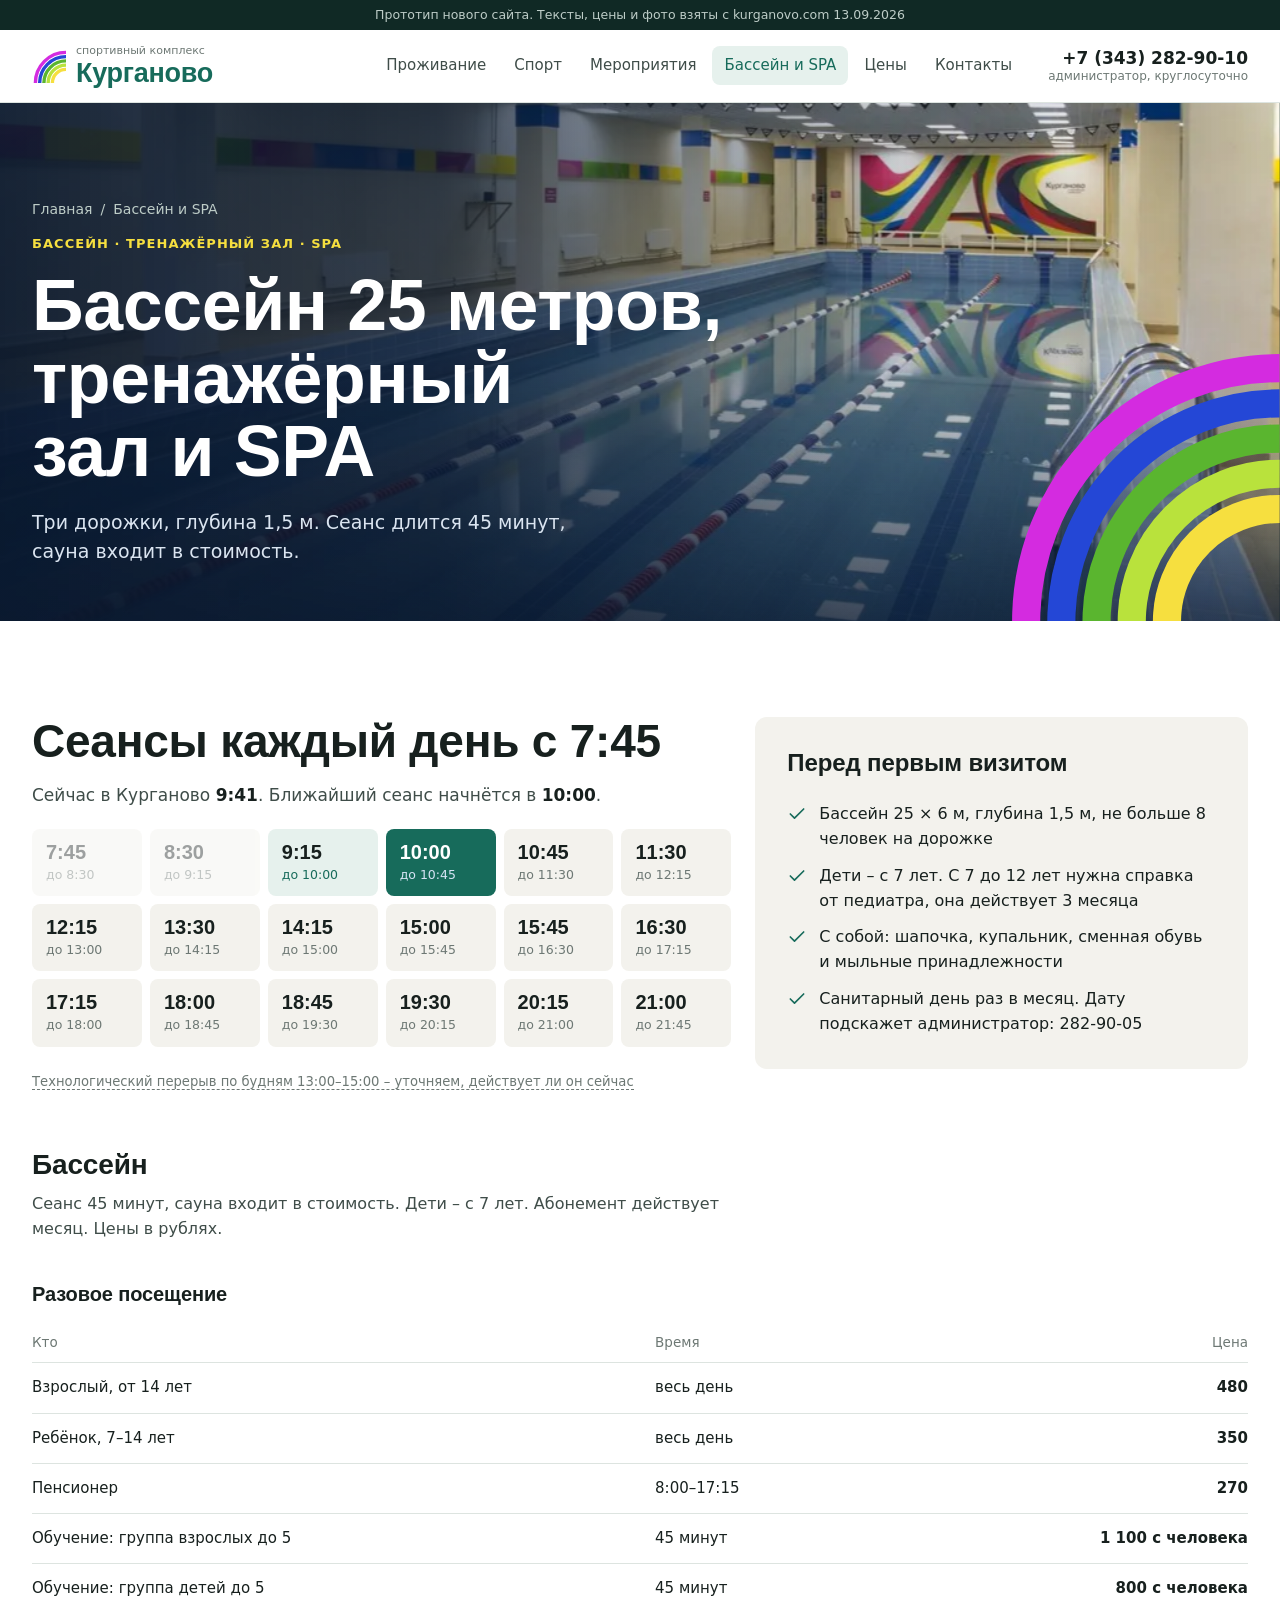
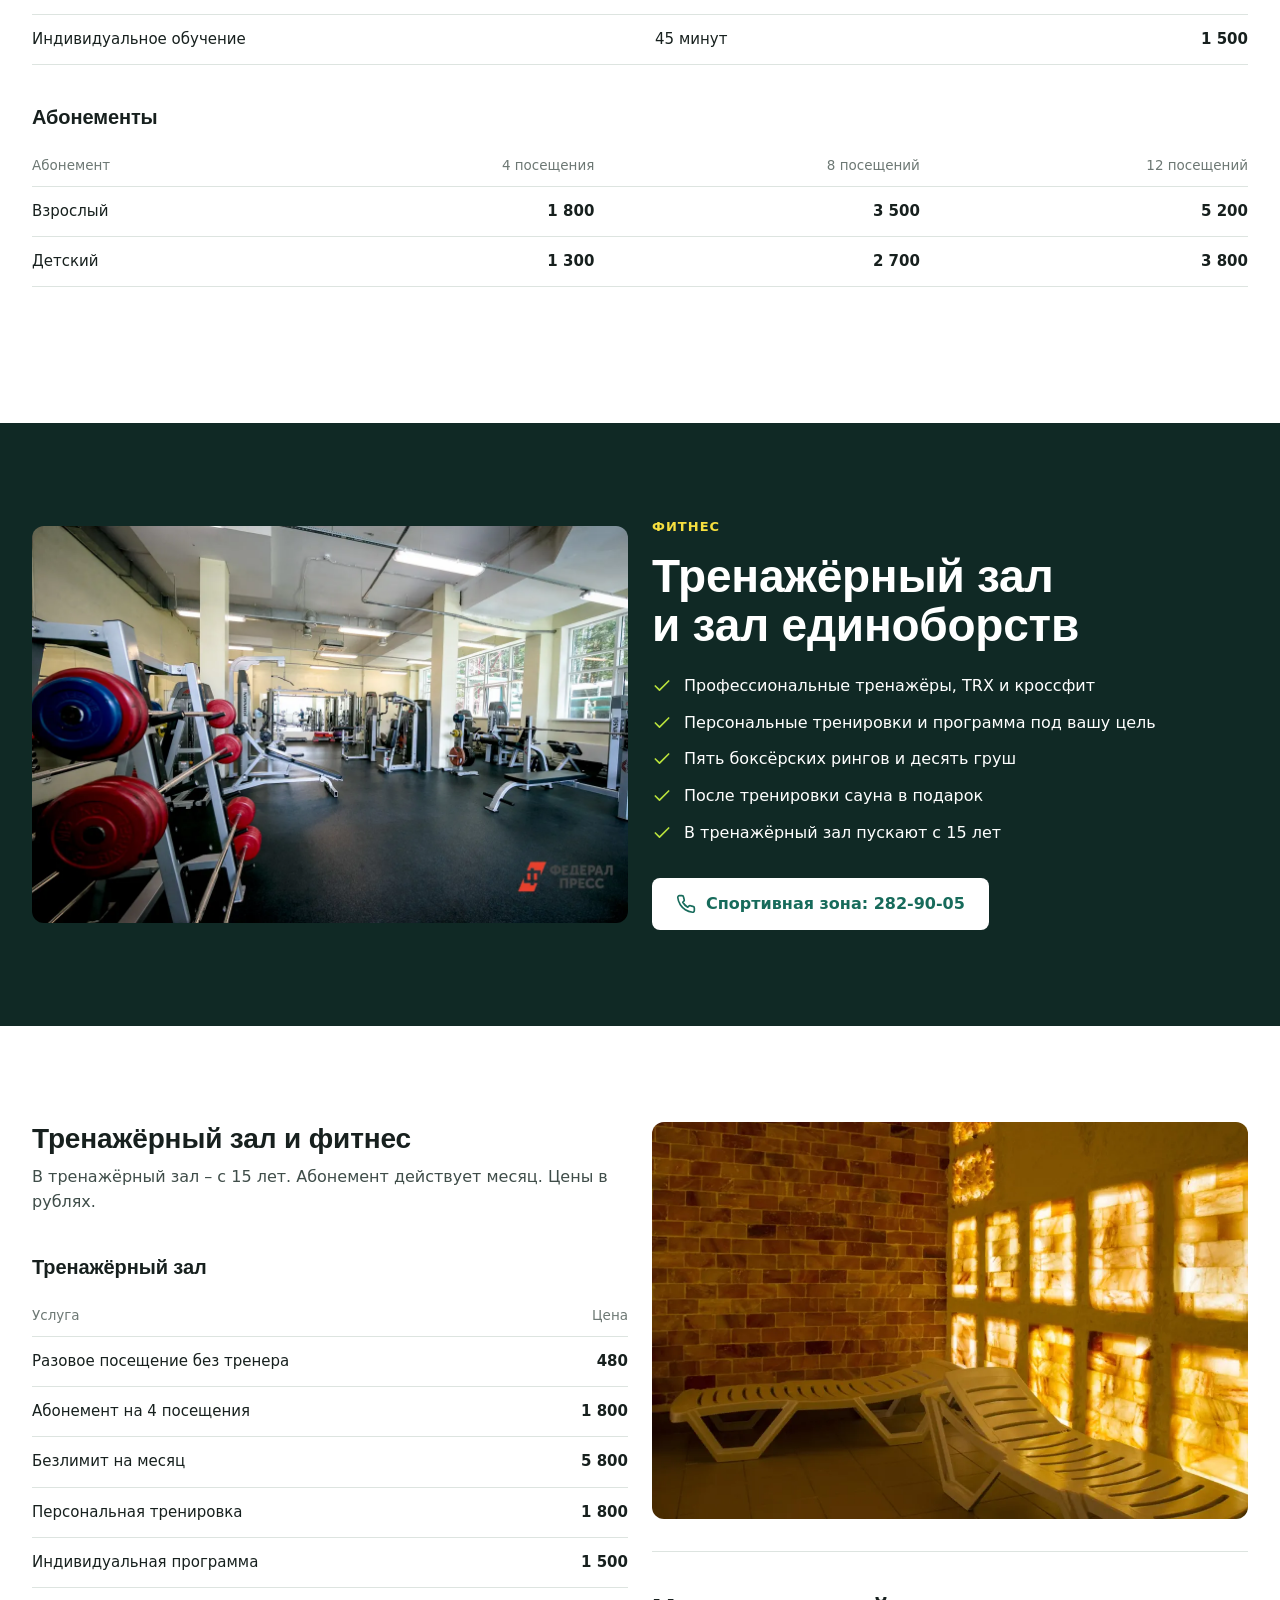
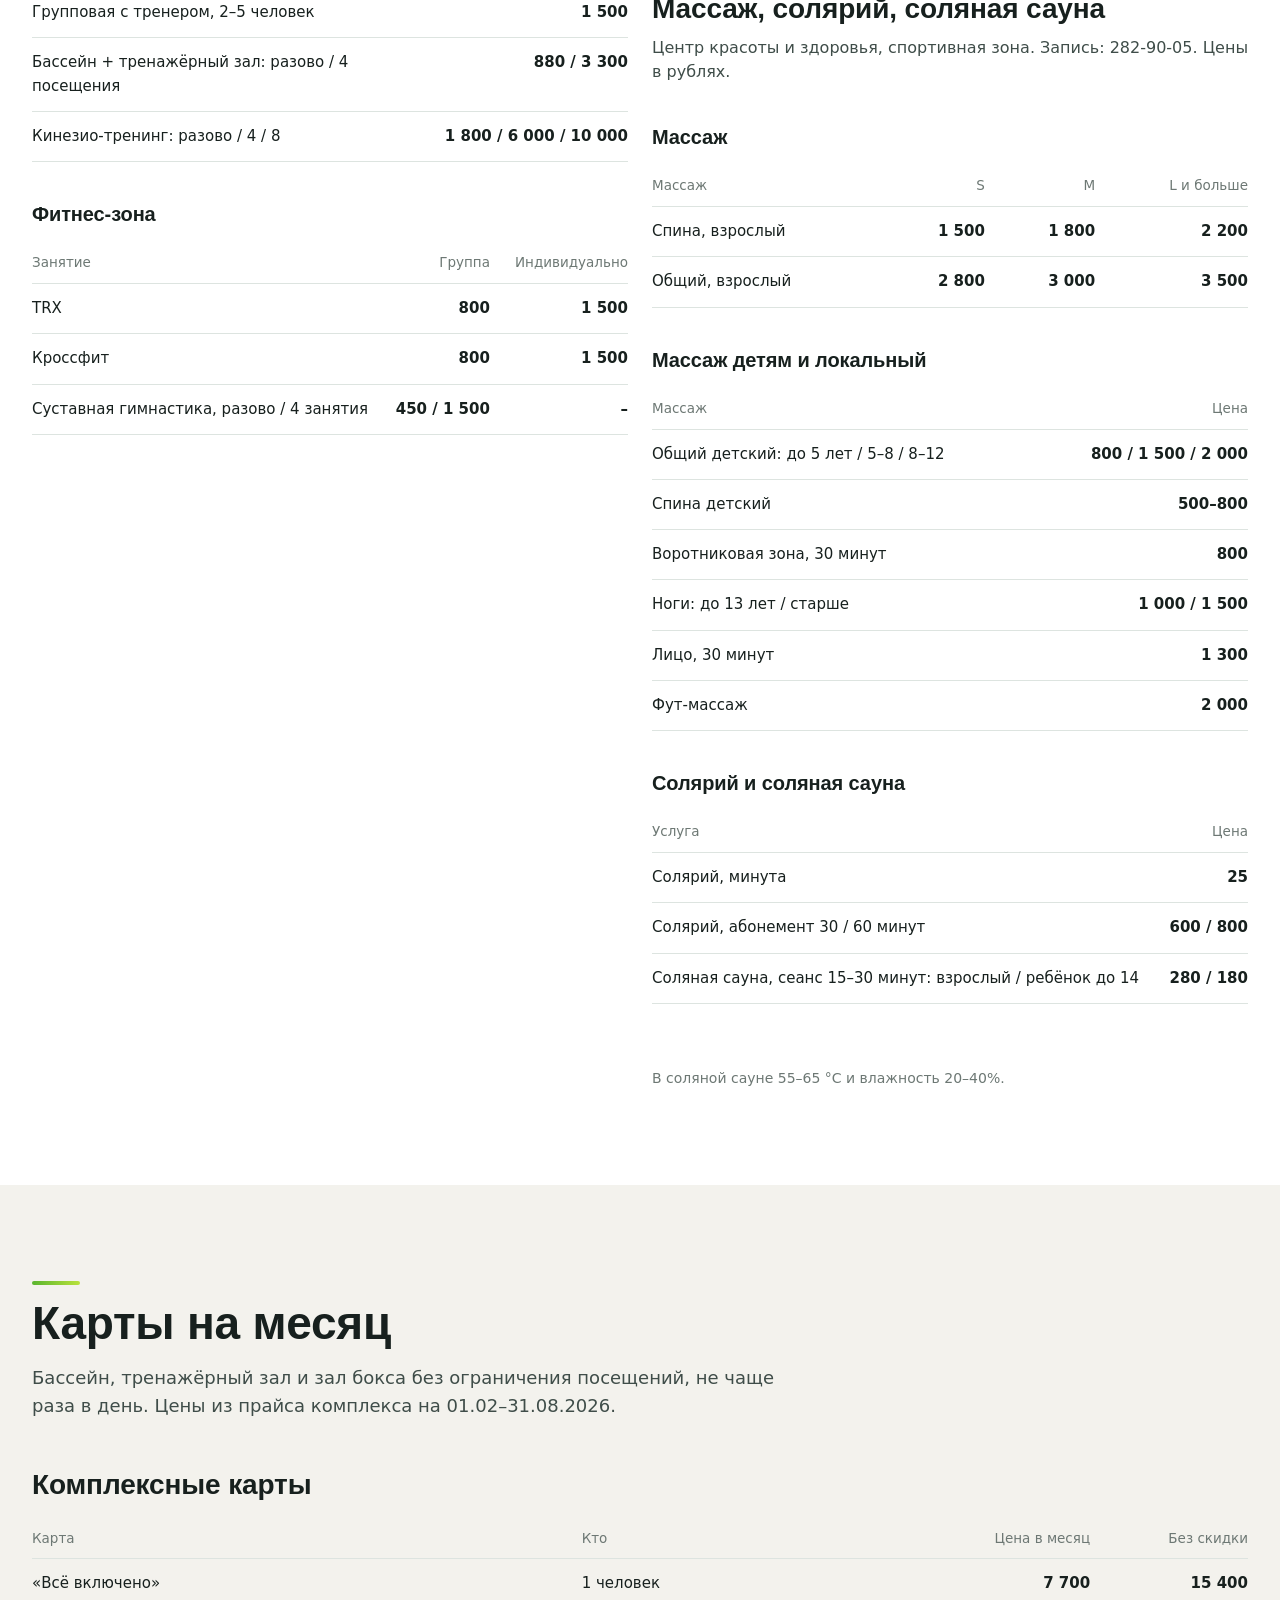
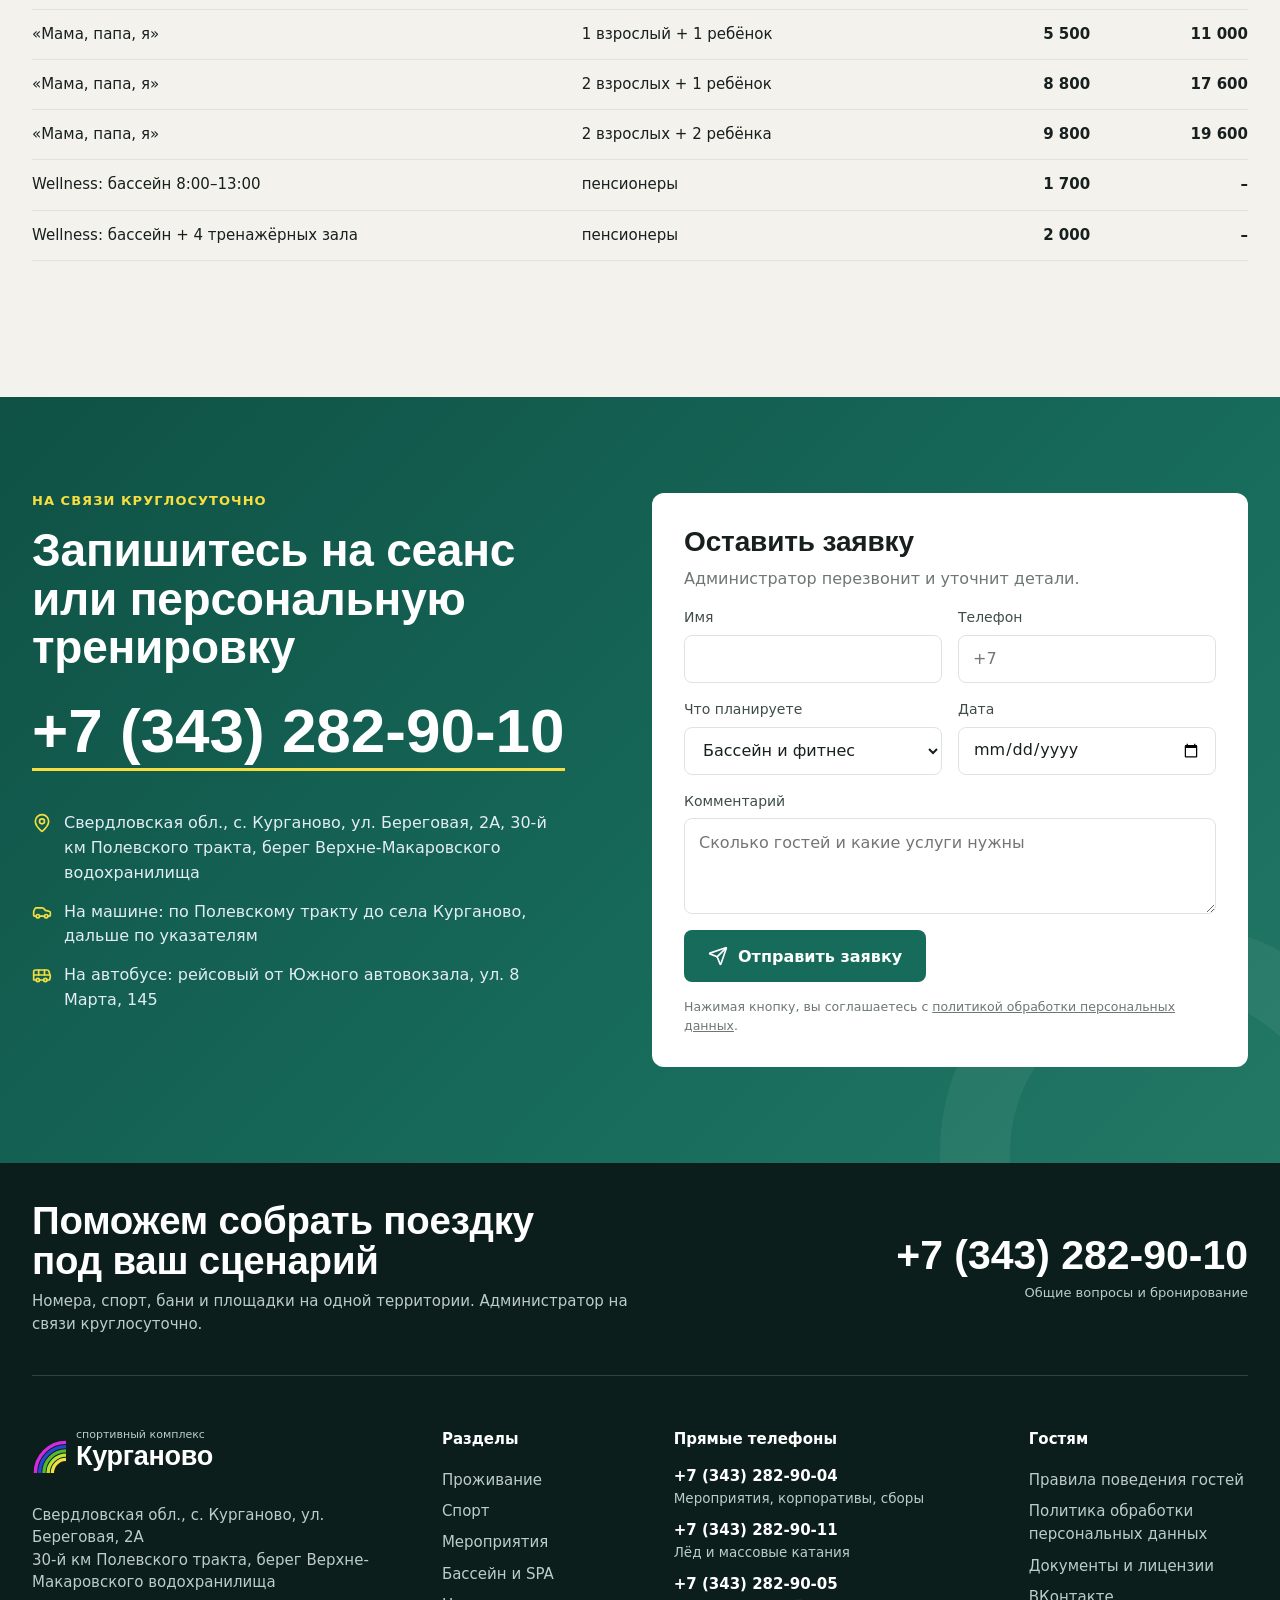
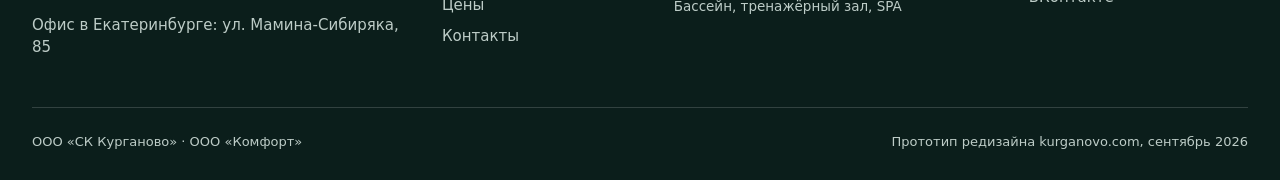
==== commit 9d8a8fa8: "visual polish: footer, palette and alignment" ====
--- a/bassein.html
+++ b/bassein.html
@@ -3,20 +3,20 @@
 <head>
 <meta charset="utf-8">
 <meta name="viewport" content="width=device-width,initial-scale=1">
-<title>Бассейн, тренажёрный зал и SPA — Курганово</title>
+<title>Бассейн, тренажёрный зал и SPA – Курганово</title>
 <meta name="description" content="Бассейн 25 м на три дорожки, сеанс 480 ₽ с сауной. Тренажёрный зал, массаж, соляная сауна и карты на месяц.">
 <meta name="robots" content="noindex">
 <meta property="og:type" content="website">
 <meta property="og:site_name" content="Курганово">
 <meta property="og:url" content="https://halitcan777.github.io/kurganovo-prototype/bassein.html">
-<meta property="og:title" content="Бассейн, тренажёрный зал и SPA — Курганово">
+<meta property="og:title" content="Бассейн, тренажёрный зал и SPA – Курганово">
 <meta property="og:description" content="Бассейн 25 м на три дорожки, сеанс 480 ₽ с сауной. Тренажёрный зал, массаж, соляная сауна и карты на месяц.">
 <meta property="og:image" content="https://halitcan777.github.io/kurganovo-prototype/assets/img/og.jpg">
-<meta name="theme-color" content="#2365ae">
+<meta name="theme-color" content="#176b5b">
 <link rel="icon" href="assets/favicon.svg" type="image/svg+xml">
 <link rel="preload" href="assets/fonts/fira-sans-condensed-cyrillic-700-normal.woff2" as="font" type="font/woff2" crossorigin>
 <link rel="preload" href="assets/fonts/fira-sans-cyrillic-400-normal.woff2" as="font" type="font/woff2" crossorigin>
-<link rel="stylesheet" href="assets/site.css?v=mtzk4oza">
+<link rel="stylesheet" href="assets/site.css?v=mtzkxxt2">
 <script>document.documentElement.classList.add('js');if(/[?&]still/.test(location.search))document.documentElement.classList.add('still')</script>
 </head>
 <body>
@@ -49,15 +49,15 @@
       <h2 style="margin-bottom:16px">Сеансы каждый день с 7:45</h2>
       <p class="status" data-status>Сеанс длится 45 минут, выбирайте удобное время.</p>
       <div class="sessions" data-sessions><div class="ses" data-start="465"><b>7:45</b><small>до 8:30</small></div><div class="ses" data-start="510"><b>8:30</b><small>до 9:15</small></div><div class="ses" data-start="555"><b>9:15</b><small>до 10:00</small></div><div class="ses" data-start="600"><b>10:00</b><small>до 10:45</small></div><div class="ses" data-start="645"><b>10:45</b><small>до 11:30</small></div><div class="ses" data-start="690"><b>11:30</b><small>до 12:15</small></div><div class="ses" data-start="735"><b>12:15</b><small>до 13:00</small></div><div class="ses" data-start="810"><b>13:30</b><small>до 14:15</small></div><div class="ses" data-start="855"><b>14:15</b><small>до 15:00</small></div><div class="ses" data-start="900"><b>15:00</b><small>до 15:45</small></div><div class="ses" data-start="945"><b>15:45</b><small>до 16:30</small></div><div class="ses" data-start="990"><b>16:30</b><small>до 17:15</small></div><div class="ses" data-start="1035"><b>17:15</b><small>до 18:00</small></div><div class="ses" data-start="1080"><b>18:00</b><small>до 18:45</small></div><div class="ses" data-start="1125"><b>18:45</b><small>до 19:30</small></div><div class="ses" data-start="1170"><b>19:30</b><small>до 20:15</small></div><div class="ses" data-start="1215"><b>20:15</b><small>до 21:00</small></div><div class="ses" data-start="1260"><b>21:00</b><small>до 21:45</small></div></div>
-      <p class="note"><span class="todo">Технологический перерыв по будням 13:00–15:00 — уточняем, действует ли он сейчас</span></p>
+      <p class="note"><span class="todo">Технологический перерыв по будням 13:00–15:00 – уточняем, действует ли он сейчас</span></p>
     </div>
     <div class="s5 rv">
       <div class="infocard">
         <h3>Перед первым визитом</h3>
-        <ul class="facts"><li><svg class="ic" viewBox="0 0 24 24" aria-hidden="true"><path d="M20 6 9 17l-5-5" /></svg><span>Бассейн 25 × 6 м, глубина 1,5 м, не больше 8 человек на дорожке</span></li><li><svg class="ic" viewBox="0 0 24 24" aria-hidden="true"><path d="M20 6 9 17l-5-5" /></svg><span>Дети — с 7 лет. С 7 до 12 лет нужна справка от педиатра, она действует 3 месяца</span></li><li><svg class="ic" viewBox="0 0 24 24" aria-hidden="true"><path d="M20 6 9 17l-5-5" /></svg><span>С собой: шапочка, купальник, сменная обувь и мыльные принадлежности</span></li><li><svg class="ic" viewBox="0 0 24 24" aria-hidden="true"><path d="M20 6 9 17l-5-5" /></svg><span>Санитарный день раз в месяц. Дату подскажет администратор: 282-90-05</span></li></ul>
+        <ul class="facts"><li><svg class="ic" viewBox="0 0 24 24" aria-hidden="true"><path d="M20 6 9 17l-5-5" /></svg><span>Бассейн 25 × 6 м, глубина 1,5 м, не больше 8 человек на дорожке</span></li><li><svg class="ic" viewBox="0 0 24 24" aria-hidden="true"><path d="M20 6 9 17l-5-5" /></svg><span>Дети – с 7 лет. С 7 до 12 лет нужна справка от педиатра, она действует 3 месяца</span></li><li><svg class="ic" viewBox="0 0 24 24" aria-hidden="true"><path d="M20 6 9 17l-5-5" /></svg><span>С собой: шапочка, купальник, сменная обувь и мыльные принадлежности</span></li><li><svg class="ic" viewBox="0 0 24 24" aria-hidden="true"><path d="M20 6 9 17l-5-5" /></svg><span>Санитарный день раз в месяц. Дату подскажет администратор: 282-90-05</span></li></ul>
       </div>
     </div>
-    <div class="s12 rv" style="margin-top:32px"><section class="pblock" id="bassein"><h3 class="ptitle">Бассейн</h3><p class="pnote">Сеанс 45 минут, сауна входит в стоимость. Дети — с 7 лет. Абонемент действует месяц. Цены в рублях.</p><h3 class="tcap">Разовое посещение</h3><div class="twrap"><table class="ptable"><thead><tr><th>Кто</th><th>Время</th><th class="num">Цена</th></tr></thead><tbody><tr><td data-l="Кто">Взрослый, от 14 лет</td><td data-l="Время">весь день</td><td data-l="Цена" class="num">480</td></tr><tr><td data-l="Кто">Ребёнок, 7–14 лет</td><td data-l="Время">весь день</td><td data-l="Цена" class="num">350</td></tr><tr><td data-l="Кто">Пенсионер</td><td data-l="Время">8:00–17:15</td><td data-l="Цена" class="num">270</td></tr><tr><td data-l="Кто">Обучение: группа взрослых до 5</td><td data-l="Время">45 минут</td><td data-l="Цена" class="num">1 100 с человека</td></tr><tr><td data-l="Кто">Обучение: группа детей до 5</td><td data-l="Время">45 минут</td><td data-l="Цена" class="num">800 с человека</td></tr><tr><td data-l="Кто">Индивидуальное обучение</td><td data-l="Время">45 минут</td><td data-l="Цена" class="num">1 500</td></tr></tbody></table></div><h3 class="tcap">Абонементы</h3><div class="twrap"><table class="ptable"><thead><tr><th>Абонемент</th><th class="num">4 посещения</th><th class="num">8 посещений</th><th class="num">12 посещений</th></tr></thead><tbody><tr><td data-l="Абонемент">Взрослый</td><td data-l="4 посещения" class="num">1 800</td><td data-l="8 посещений" class="num">3 500</td><td data-l="12 посещений" class="num">5 200</td></tr><tr><td data-l="Абонемент">Детский</td><td data-l="4 посещения" class="num">1 300</td><td data-l="8 посещений" class="num">2 700</td><td data-l="12 посещений" class="num">3 800</td></tr></tbody></table></div></section></div>
+    <div class="s12 rv" style="margin-top:32px"><section class="pblock" id="bassein"><h3 class="ptitle">Бассейн</h3><p class="pnote">Сеанс 45 минут, сауна входит в стоимость. Дети – с 7 лет. Абонемент действует месяц. Цены в рублях.</p><h3 class="tcap">Разовое посещение</h3><div class="twrap"><table class="ptable"><thead><tr><th>Кто</th><th>Время</th><th class="num">Цена</th></tr></thead><tbody><tr><td data-l="Кто">Взрослый, от 14 лет</td><td data-l="Время">весь день</td><td data-l="Цена" class="num">480</td></tr><tr><td data-l="Кто">Ребёнок, 7–14 лет</td><td data-l="Время">весь день</td><td data-l="Цена" class="num">350</td></tr><tr><td data-l="Кто">Пенсионер</td><td data-l="Время">8:00–17:15</td><td data-l="Цена" class="num">270</td></tr><tr><td data-l="Кто">Обучение: группа взрослых до 5</td><td data-l="Время">45 минут</td><td data-l="Цена" class="num">1 100 с человека</td></tr><tr><td data-l="Кто">Обучение: группа детей до 5</td><td data-l="Время">45 минут</td><td data-l="Цена" class="num">800 с человека</td></tr><tr><td data-l="Кто">Индивидуальное обучение</td><td data-l="Время">45 минут</td><td data-l="Цена" class="num">1 500</td></tr></tbody></table></div><h3 class="tcap">Абонементы</h3><div class="twrap"><table class="ptable"><thead><tr><th>Абонемент</th><th class="num">4 посещения</th><th class="num">8 посещений</th><th class="num">12 посещений</th></tr></thead><tbody><tr><td data-l="Абонемент">Взрослый</td><td data-l="4 посещения" class="num">1 800</td><td data-l="8 посещений" class="num">3 500</td><td data-l="12 посещений" class="num">5 200</td></tr><tr><td data-l="Абонемент">Детский</td><td data-l="4 посещения" class="num">1 300</td><td data-l="8 посещений" class="num">2 700</td><td data-l="12 посещений" class="num">3 800</td></tr></tbody></table></div></section></div>
   </div>
 </section>
 
@@ -75,7 +75,7 @@
 
 <section class="sec">
   <div class="wrap g">
-    <div class="s6 rv"><section class="pblock" id="trenazher"><h3 class="ptitle">Тренажёрный зал и фитнес</h3><p class="pnote">В тренажёрный зал — с 15 лет. Абонемент действует месяц. Цены в рублях.</p><h3 class="tcap">Тренажёрный зал</h3><div class="twrap"><table class="ptable"><thead><tr><th>Услуга</th><th class="num">Цена</th></tr></thead><tbody><tr><td data-l="Услуга">Разовое посещение без тренера</td><td data-l="Цена" class="num">480</td></tr><tr><td data-l="Услуга">Абонемент на 4 посещения</td><td data-l="Цена" class="num">1 800</td></tr><tr><td data-l="Услуга">Безлимит на месяц</td><td data-l="Цена" class="num">5 800</td></tr><tr><td data-l="Услуга">Персональная тренировка</td><td data-l="Цена" class="num">1 800</td></tr><tr><td data-l="Услуга">Индивидуальная программа</td><td data-l="Цена" class="num">1 500</td></tr><tr><td data-l="Услуга">Групповая с тренером, 2–5 человек</td><td data-l="Цена" class="num">1 500</td></tr><tr><td data-l="Услуга">Бассейн + тренажёрный зал: разово / 4 посещения</td><td data-l="Цена" class="num">880 / 3 300</td></tr><tr><td data-l="Услуга">Кинезио-тренинг: разово / 4 / 8</td><td data-l="Цена" class="num">1 800 / 6 000 / 10 000</td></tr></tbody></table></div><h3 class="tcap">Фитнес-зона</h3><div class="twrap"><table class="ptable"><thead><tr><th>Занятие</th><th class="num">Группа</th><th class="num">Индивидуально</th></tr></thead><tbody><tr><td data-l="Занятие">TRX</td><td data-l="Группа" class="num">800</td><td data-l="Индивидуально" class="num">1 500</td></tr><tr><td data-l="Занятие">Кроссфит</td><td data-l="Группа" class="num">800</td><td data-l="Индивидуально" class="num">1 500</td></tr><tr><td data-l="Занятие">Суставная гимнастика, разово / 4 занятия</td><td data-l="Группа" class="num">450 / 1 500</td><td data-l="Индивидуально" class="num">—</td></tr></tbody></table></div></section></div>
+    <div class="s6 rv"><section class="pblock" id="trenazher"><h3 class="ptitle">Тренажёрный зал и фитнес</h3><p class="pnote">В тренажёрный зал – с 15 лет. Абонемент действует месяц. Цены в рублях.</p><h3 class="tcap">Тренажёрный зал</h3><div class="twrap"><table class="ptable"><thead><tr><th>Услуга</th><th class="num">Цена</th></tr></thead><tbody><tr><td data-l="Услуга">Разовое посещение без тренера</td><td data-l="Цена" class="num">480</td></tr><tr><td data-l="Услуга">Абонемент на 4 посещения</td><td data-l="Цена" class="num">1 800</td></tr><tr><td data-l="Услуга">Безлимит на месяц</td><td data-l="Цена" class="num">5 800</td></tr><tr><td data-l="Услуга">Персональная тренировка</td><td data-l="Цена" class="num">1 800</td></tr><tr><td data-l="Услуга">Индивидуальная программа</td><td data-l="Цена" class="num">1 500</td></tr><tr><td data-l="Услуга">Групповая с тренером, 2–5 человек</td><td data-l="Цена" class="num">1 500</td></tr><tr><td data-l="Услуга">Бассейн + тренажёрный зал: разово / 4 посещения</td><td data-l="Цена" class="num">880 / 3 300</td></tr><tr><td data-l="Услуга">Кинезио-тренинг: разово / 4 / 8</td><td data-l="Цена" class="num">1 800 / 6 000 / 10 000</td></tr></tbody></table></div><h3 class="tcap">Фитнес-зона</h3><div class="twrap"><table class="ptable"><thead><tr><th>Занятие</th><th class="num">Группа</th><th class="num">Индивидуально</th></tr></thead><tbody><tr><td data-l="Занятие">TRX</td><td data-l="Группа" class="num">800</td><td data-l="Индивидуально" class="num">1 500</td></tr><tr><td data-l="Занятие">Кроссфит</td><td data-l="Группа" class="num">800</td><td data-l="Индивидуально" class="num">1 500</td></tr><tr><td data-l="Занятие">Суставная гимнастика, разово / 4 занятия</td><td data-l="Группа" class="num">450 / 1 500</td><td data-l="Индивидуально" class="num">–</td></tr></tbody></table></div></section></div>
     <div class="s6 rv"><div class="ph ar32" style="margin-bottom:32px"><img src="assets/img/salt-sauna.webp" alt="Соляная сауна с подсвеченными соляными блоками" loading="lazy" decoding="async"></div><section class="pblock" id="spa"><h3 class="ptitle">Массаж, солярий, соляная сауна</h3><p class="pnote">Центр красоты и здоровья, спортивная зона. Запись: 282-90-05. Цены в рублях.</p><h3 class="tcap">Массаж</h3><div class="twrap"><table class="ptable"><thead><tr><th>Массаж</th><th class="num">S</th><th class="num">M</th><th class="num">L и больше</th></tr></thead><tbody><tr><td data-l="Массаж">Спина, взрослый</td><td data-l="S" class="num">1 500</td><td data-l="M" class="num">1 800</td><td data-l="L и больше" class="num">2 200</td></tr><tr><td data-l="Массаж">Общий, взрослый</td><td data-l="S" class="num">2 800</td><td data-l="M" class="num">3 000</td><td data-l="L и больше" class="num">3 500</td></tr></tbody></table></div><h3 class="tcap">Массаж детям и локальный</h3><div class="twrap"><table class="ptable"><thead><tr><th>Массаж</th><th class="num">Цена</th></tr></thead><tbody><tr><td data-l="Массаж">Общий детский: до 5 лет / 5–8 / 8–12</td><td data-l="Цена" class="num">800 / 1 500 / 2 000</td></tr><tr><td data-l="Массаж">Спина детский</td><td data-l="Цена" class="num">500–800</td></tr><tr><td data-l="Массаж">Воротниковая зона, 30 минут</td><td data-l="Цена" class="num">800</td></tr><tr><td data-l="Массаж">Ноги: до 13 лет / старше</td><td data-l="Цена" class="num">1 000 / 1 500</td></tr><tr><td data-l="Массаж">Лицо, 30 минут</td><td data-l="Цена" class="num">1 300</td></tr><tr><td data-l="Массаж">Фут-массаж</td><td data-l="Цена" class="num">2 000</td></tr></tbody></table></div><h3 class="tcap">Солярий и соляная сауна</h3><div class="twrap"><table class="ptable"><thead><tr><th>Услуга</th><th class="num">Цена</th></tr></thead><tbody><tr><td data-l="Услуга">Солярий, минута</td><td data-l="Цена" class="num">25</td></tr><tr><td data-l="Услуга">Солярий, абонемент 30 / 60 минут</td><td data-l="Цена" class="num">600 / 800</td></tr><tr><td data-l="Услуга">Соляная сауна, сеанс 15–30 минут: взрослый / ребёнок до 14</td><td data-l="Цена" class="num">280 / 180</td></tr></tbody></table></div></section><p class="note">В соляной сауне 55–65 °C и влажность 20–40%.</p></div>
   </div>
 </section>
@@ -83,7 +83,7 @@
 <section class="sec bg2">
   <div class="wrap">
     <div class="sec-head rv"><h2>Карты на месяц</h2><p>Бассейн, тренажёрный зал и зал бокса без ограничения посещений, не чаще раза в день. Цены из прайса комплекса на 01.02–31.08.2026.</p></div>
-    <div class="rv"><section class="pblock" id="karty"><h3 class="ptitle">Комплексные карты</h3><div class="twrap"><table class="ptable"><thead><tr><th>Карта</th><th>Кто</th><th class="num">Цена в месяц</th><th class="num">Без скидки</th></tr></thead><tbody><tr><td data-l="Карта">«Всё включено»</td><td data-l="Кто">1 человек</td><td data-l="Цена в месяц" class="num">7 700</td><td data-l="Без скидки" class="num">15 400</td></tr><tr><td data-l="Карта">«Мама, папа, я»</td><td data-l="Кто">1 взрослый + 1 ребёнок</td><td data-l="Цена в месяц" class="num">5 500</td><td data-l="Без скидки" class="num">11 000</td></tr><tr><td data-l="Карта">«Мама, папа, я»</td><td data-l="Кто">2 взрослых + 1 ребёнок</td><td data-l="Цена в месяц" class="num">8 800</td><td data-l="Без скидки" class="num">17 600</td></tr><tr><td data-l="Карта">«Мама, папа, я»</td><td data-l="Кто">2 взрослых + 2 ребёнка</td><td data-l="Цена в месяц" class="num">9 800</td><td data-l="Без скидки" class="num">19 600</td></tr><tr><td data-l="Карта">Wellness: бассейн 8:00–13:00</td><td data-l="Кто">пенсионеры</td><td data-l="Цена в месяц" class="num">1 700</td><td data-l="Без скидки" class="num">—</td></tr><tr><td data-l="Карта">Wellness: бассейн + 4 тренажёрных зала</td><td data-l="Кто">пенсионеры</td><td data-l="Цена в месяц" class="num">2 000</td><td data-l="Без скидки" class="num">—</td></tr></tbody></table></div></section></div>
+    <div class="rv"><section class="pblock" id="karty"><h3 class="ptitle">Комплексные карты</h3><div class="twrap"><table class="ptable"><thead><tr><th>Карта</th><th>Кто</th><th class="num">Цена в месяц</th><th class="num">Без скидки</th></tr></thead><tbody><tr><td data-l="Карта">«Всё включено»</td><td data-l="Кто">1 человек</td><td data-l="Цена в месяц" class="num">7 700</td><td data-l="Без скидки" class="num">15 400</td></tr><tr><td data-l="Карта">«Мама, папа, я»</td><td data-l="Кто">1 взрослый + 1 ребёнок</td><td data-l="Цена в месяц" class="num">5 500</td><td data-l="Без скидки" class="num">11 000</td></tr><tr><td data-l="Карта">«Мама, папа, я»</td><td data-l="Кто">2 взрослых + 1 ребёнок</td><td data-l="Цена в месяц" class="num">8 800</td><td data-l="Без скидки" class="num">17 600</td></tr><tr><td data-l="Карта">«Мама, папа, я»</td><td data-l="Кто">2 взрослых + 2 ребёнка</td><td data-l="Цена в месяц" class="num">9 800</td><td data-l="Без скидки" class="num">19 600</td></tr><tr><td data-l="Карта">Wellness: бассейн 8:00–13:00</td><td data-l="Кто">пенсионеры</td><td data-l="Цена в месяц" class="num">1 700</td><td data-l="Без скидки" class="num">–</td></tr><tr><td data-l="Карта">Wellness: бассейн + 4 тренажёрных зала</td><td data-l="Кто">пенсионеры</td><td data-l="Цена в месяц" class="num">2 000</td><td data-l="Без скидки" class="num">–</td></tr></tbody></table></div></section></div>
   </div>
 </section>
 
@@ -113,16 +113,20 @@
 </main>
 <footer class="ftr">
   <div class="wrap">
-    <div class="g">
-      <div class="s4"><a class="logo" href="index.html" aria-label="Курганово, на главную"><svg class="ribbon logo-mark" viewBox="0 0 120 120" aria-hidden="true"><path d="M12 120A108 108 0 0 1 120 12" style="stroke:var(--rb1)"/><path d="M27 120A93 93 0 0 1 120 27" style="stroke:var(--rb2)"/><path d="M42 120A78 78 0 0 1 120 42" style="stroke:var(--rb3)"/><path d="M57 120A63 63 0 0 1 120 57" style="stroke:var(--rb4)"/><path d="M72 120A48 48 0 0 1 120 72" style="stroke:var(--rb5)"/></svg><span class="logo-t"><small>спортивный комплекс</small><b>Курганово</b></span></a><p class="ftr-addr">Свердловская обл., с. Курганово, ул. Береговая, 2А<br>30-й км Полевского тракта, берег Верхне-Макаровского водохранилища</p><p class="ftr-addr">Офис в Екатеринбурге: ул. Мамина-Сибиряка, 85</p></div>
-      <nav class="s2 ftr-col" aria-label="Разделы сайта"><b>Разделы</b><a href="prozhivanie.html">Проживание</a><a href="sport.html">Спорт</a><a href="meropriyatiya.html">Мероприятия</a><a href="bassein.html">Бассейн и SPA</a><a href="ceny.html">Цены</a><a href="kontakty.html">Контакты</a></nav>
-      <div class="s3"><b>Телефоны</b><div class="ftr-ph"><div><a href="tel:+73432829010">+7 (343) 282-90-10</a><span>Номера, коттеджи, бани</span></div><div><a href="tel:+73432829004">+7 (343) 282-90-04</a><span>Мероприятия, корпоративы, сборы</span></div><div><a href="tel:+73432829011">+7 (343) 282-90-11</a><span>Лёд и массовые катания</span></div><div><a href="tel:+73432829005">+7 (343) 282-90-05</a><span>Бассейн, тренажёрный зал, SPA</span></div></div></div>
-      <div class="s3 ftr-col"><b>Гостям</b><a href="https://www.kurganovo.com/content/docs/documentation/Informaziya_dlya_posetiteley/Pravila_povedeniya_gostey.pdf" target="_blank" rel="noopener">Правила поведения гостей</a><a href="https://www.kurganovo.com/content/docs/documentation/Politika_personalnih_dannih/Politika_obrabotki_personalnih_dannih.pdf" target="_blank" rel="noopener">Политика обработки персональных данных</a><a href="kontakty.html#dokumenty">Документы и лицензии</a><a href="https://vk.com/kurganovosk" target="_blank" rel="noopener">ВКонтакте</a></div>
+    <div class="ftr-top">
+      <div><h2>Поможем собрать поездку под ваш сценарий</h2><p>Номера, спорт, бани и площадки на одной территории. Администратор на связи круглосуточно.</p></div>
+      <div class="ftr-call"><a href="tel:+73432829010">+7 (343) 282-90-10</a><span>Общие вопросы и бронирование</span></div>
+    </div>
+    <div class="ftr-main">
+      <div><a class="logo" href="index.html" aria-label="Курганово, на главную"><svg class="ribbon logo-mark" viewBox="0 0 120 120" aria-hidden="true"><path d="M12 120A108 108 0 0 1 120 12" style="stroke:var(--rb1)"/><path d="M27 120A93 93 0 0 1 120 27" style="stroke:var(--rb2)"/><path d="M42 120A78 78 0 0 1 120 42" style="stroke:var(--rb3)"/><path d="M57 120A63 63 0 0 1 120 57" style="stroke:var(--rb4)"/><path d="M72 120A48 48 0 0 1 120 72" style="stroke:var(--rb5)"/></svg><span class="logo-t"><small>спортивный комплекс</small><b>Курганово</b></span></a><p class="ftr-addr">Свердловская обл., с. Курганово, ул. Береговая, 2А<br>30-й км Полевского тракта, берег Верхне-Макаровского водохранилища</p><p class="ftr-addr">Офис в Екатеринбурге: ул. Мамина-Сибиряка, 85</p></div>
+      <nav class="ftr-col" aria-label="Разделы сайта"><b>Разделы</b><a href="prozhivanie.html">Проживание</a><a href="sport.html">Спорт</a><a href="meropriyatiya.html">Мероприятия</a><a href="bassein.html">Бассейн и SPA</a><a href="ceny.html">Цены</a><a href="kontakty.html">Контакты</a></nav>
+      <div><b>Прямые телефоны</b><div class="ftr-ph"><div><a href="tel:+73432829004">+7 (343) 282-90-04</a><span>Мероприятия, корпоративы, сборы</span></div><div><a href="tel:+73432829011">+7 (343) 282-90-11</a><span>Лёд и массовые катания</span></div><div><a href="tel:+73432829005">+7 (343) 282-90-05</a><span>Бассейн, тренажёрный зал, SPA</span></div></div></div>
+      <div class="ftr-col"><b>Гостям</b><a href="https://www.kurganovo.com/content/docs/documentation/Informaziya_dlya_posetiteley/Pravila_povedeniya_gostey.pdf" target="_blank" rel="noopener">Правила поведения гостей</a><a href="https://www.kurganovo.com/content/docs/documentation/Politika_personalnih_dannih/Politika_obrabotki_personalnih_dannih.pdf" target="_blank" rel="noopener">Политика обработки персональных данных</a><a href="kontakty.html#dokumenty">Документы и лицензии</a><a href="https://vk.com/kurganovosk" target="_blank" rel="noopener">ВКонтакте</a></div>
     </div>
     <div class="ftr-bot"><span>ООО «СК Курганово» · ООО «Комфорт»</span><span>Прототип редизайна kurganovo.com, сентябрь 2026</span></div>
   </div>
 </footer>
 <div class="toast" role="status" aria-live="polite"></div>
-<script src="assets/app.js?v=mtzk4oza" defer></script>
+<script src="assets/app.js?v=mtzkxxt2" defer></script>
 </body>
 </html>
--- a/assets/site.css
+++ b/assets/site.css
@@ -11,10 +11,10 @@
 @font-face{font-family:'Fira Sans Condensed';font-style:normal;font-weight:700;font-display:swap;src:url(fonts/fira-sans-condensed-latin-700-normal.woff2) format('woff2');unicode-range:U+0000-00FF,U+0131,U+0152-0153,U+02BB-02BC,U+02C6,U+02DA,U+02DC,U+0304,U+0308,U+0329,U+2000-206F,U+20AC,U+20BD,U+2122,U+2191,U+2193,U+2212,U+2215,U+FEFF,U+FFFD}
 
 :root{
-  --brand:#2365ae; --brand-dk:#1a4f8c; --brand-tint:#e9f0f8;   /* синий логотипа */
-  --navy:#0d2240; --navy2:#16325a;
-  --ink:#111b27; --ink2:#3a4757; --ink3:#667283; --ink4:#98a2ae; --ink-inv:#b8c7d9;
-  --line:#dfe5ec; --line-inv:rgba(255,255,255,.16); --bg:#fff; --bg2:#f2f5f8;
+  --brand:#176b5b; --brand-dk:#0f5145; --brand-tint:#e6f1ed;
+  --navy:#102925; --navy2:#183a34;
+  --ink:#17201e; --ink2:#3f4d49; --ink3:#6d7874; --ink4:#9ca5a1; --ink-inv:#bdccc7;
+  --line:#dde4e0; --line-inv:rgba(255,255,255,.16); --bg:#fff; --bg2:#f3f2ed;
   --rb1:#d42be0; --rb2:#2447d6; --rb3:#5ab52f; --rb4:#b9e23c; --rb5:#f6df3f;   /* фирменная лента */
   --r1:4px; --r2:8px; --r3:12px;
   --gut:24px; --maxw:1280px; --hdr:72px;
@@ -56,7 +56,7 @@
 .btn:hover{background:var(--brand-dk)}
 .btn-light{background:#fff;color:var(--brand)} .btn-light:hover{background:var(--brand-tint)}
 .btn-ghost{background:rgba(255,255,255,.12);color:#fff} .btn-ghost:hover{background:rgba(255,255,255,.22)}
-.btn-tint{background:var(--brand-tint);color:var(--brand)} .btn-tint:hover{background:#dbe6f3}
+.btn-tint{background:var(--brand-tint);color:var(--brand)} .btn-tint:hover{background:#d6e8e1}
 .link{font-weight:600;color:var(--brand)} .link:hover{color:var(--brand-dk)}
 
 /* шапка */
@@ -95,6 +95,8 @@
 .bg2{background:var(--bg2)}
 .dark{background:var(--navy);color:#fff}
 .sec-head{max-width:780px;margin-bottom:48px}
+.sec-head h2{position:relative;padding-top:18px}
+.sec-head h2::before{content:'';position:absolute;top:0;left:0;width:48px;height:4px;border-radius:4px;background:linear-gradient(90deg,var(--rb3),var(--rb4))}
 .sec-head p{margin-top:16px;font-size:18px;color:var(--ink2);max-width:66ch}
 .dark .sec-head p{color:var(--ink-inv)}
 .g{display:grid;grid-template-columns:repeat(12,minmax(0,1fr));gap:var(--gut)}
@@ -166,7 +168,7 @@
 @media(max-width:900px){.stats{grid-template-columns:repeat(2,minmax(0,1fr));gap:32px var(--gut)}}
 
 /* карточки */
-.card{display:flex;flex-direction:column;padding:32px;border-radius:var(--r3);background:#fff}
+.card{display:flex;flex-direction:column;padding:32px;border:1px solid var(--line);border-radius:var(--r3);background:#fff;box-shadow:0 12px 34px rgba(16,41,37,.055)}
 .bg2 .card{background:#fff}
 .card h3{font-size:26px}
 .card > p{margin-top:12px;color:var(--ink2)}
@@ -207,7 +209,9 @@
 @keyframes mq{to{transform:translateX(-50%)}}
 
 /* заявка */
-.cta{background:var(--brand);color:#fff}
+.cta{position:relative;background:linear-gradient(135deg,var(--brand-dk),var(--brand) 62%,#237765);color:#fff;overflow:hidden}
+.cta::after{content:'';position:absolute;right:-120px;bottom:-220px;width:460px;height:460px;border:70px solid rgba(255,255,255,.055);border-radius:50%;pointer-events:none}
+.cta .wrap{position:relative;z-index:1;align-items:start}
 .cta h2{max-width:560px}
 .cta-phone{display:inline-block;margin-top:28px;font:700 clamp(40px,5vw,62px)/1 var(--f-head);font-variant-numeric:tabular-nums;border-bottom:3px solid var(--rb5);padding-bottom:6px}
 .cta-list{display:grid;gap:14px;margin-top:40px;max-width:520px;color:#e3ecf6}
@@ -228,7 +232,14 @@
 .toast.on{opacity:1;transform:translate(-50%,0)}
 
 /* подвал */
-.ftr{background:var(--navy);color:var(--ink-inv);padding-block:64px 28px;font-size:15px}
+.ftr{background:#0b1e1b;color:var(--ink-inv);padding-block:0 28px;font-size:15px}
+.ftr-top{display:grid;grid-template-columns:minmax(0,1.35fr) minmax(280px,.65fr);gap:32px;align-items:center;padding-block:38px;border-bottom:1px solid var(--line-inv)}
+.ftr-top h2{max-width:700px;color:#fff;font-size:clamp(28px,3vw,42px)}
+.ftr-top p{margin-top:8px;max-width:640px}
+.ftr-call{justify-self:end;text-align:right}
+.ftr-call a{display:block;color:#fff;font:700 clamp(28px,3.2vw,42px)/1 var(--f-head);font-variant-numeric:tabular-nums}
+.ftr-call span{display:block;margin-top:7px;font-size:13px}
+.ftr-main{display:grid;grid-template-columns:1.35fr .7fr 1.15fr .8fr;gap:40px;padding-block:52px 8px}
 .ftr .logo{color:#fff}
 .ftr .logo-t small{color:var(--ink-inv)}
 .ftr b{display:block;margin-bottom:14px;color:#fff;font-weight:600}
@@ -238,7 +249,8 @@
 .ftr-ph a{display:block;color:#fff;font-weight:600;font-variant-numeric:tabular-nums}
 .ftr-ph span{display:block;font-size:13.5px}
 .ftr-addr{margin-top:20px;line-height:1.5}
-.ftr-bot{display:flex;flex-wrap:wrap;justify-content:space-between;gap:8px 24px;margin-top:48px;padding-top:24px;border-top:1px solid var(--line-inv);font-size:13px}
+.ftr-bot{display:grid;grid-template-columns:1fr auto;align-items:end;gap:8px 24px;margin-top:40px;padding-top:24px;border-top:1px solid var(--line-inv);font-size:13px}
+.ftr-bot span:last-child{text-align:right}
 
 /* проживание */
 .filters{display:grid;gap:12px}
@@ -304,7 +316,7 @@
 .lad-top .lad-name span{color:var(--ink-inv)}
 .lad-top .lad-bar{background:rgba(255,255,255,.12)}
 .lad-top .lad-bar i{background:linear-gradient(90deg,var(--rb1),var(--rb2) 25%,var(--rb3) 50%,var(--rb4) 75%,var(--rb5))}
-.fcard{display:flex;flex-direction:column;border-radius:var(--r3);overflow:hidden;background:#fff}
+.fcard{display:flex;flex-direction:column;border:1px solid var(--line);border-radius:var(--r3);overflow:hidden;background:#fff;box-shadow:0 12px 34px rgba(16,41,37,.055)}
 .fcard .ph{border-radius:0}
 .fcard-b{display:flex;flex-direction:column;flex:1;padding:28px}
 .fcard h3{font-size:26px}
@@ -354,7 +366,7 @@
 .infocard h3{font-size:24px}
 
 /* контакты */
-.callcard{padding:32px;border-radius:var(--r3);background:var(--brand);color:#fff}
+.callcard{padding:32px;border-radius:var(--r3);background:linear-gradient(145deg,var(--brand-dk),var(--brand));color:#fff}
 .callcard p{color:#dbe6f3}
 .callcard .cta-phone{margin-top:12px;font-size:clamp(36px,4vw,52px)}
 .callcard .btn{margin-top:28px}
@@ -385,6 +397,8 @@
   .ladder li{grid-template-columns:100px minmax(0,1fr)}
   .lad-price{grid-column:2;text-align:left}
   .collage{aspect-ratio:7/5.6}
+  .ftr-top{grid-template-columns:1fr}.ftr-call{justify-self:start;text-align:left}
+  .ftr-main{grid-template-columns:1fr 1fr}
 }
 @media(max-width:680px){
   .wrap{padding-inline:16px}
@@ -433,7 +447,8 @@
   .rate-num{font-size:104px}
   .collage{grid-template-columns:1fr;grid-template-rows:none;aspect-ratio:auto;gap:16px}
   .collage .c1,.collage .c2{grid-column:auto;grid-row:auto;aspect-ratio:4/3;box-shadow:none}
-  .ftr-bot{flex-direction:column}
+  .ftr-main{grid-template-columns:1fr;gap:34px}
+  .ftr-bot{grid-template-columns:1fr}.ftr-bot span:last-child{text-align:left}
 }
 @media (prefers-reduced-motion:reduce){
   .hero-img,.marquee-track{animation:none}
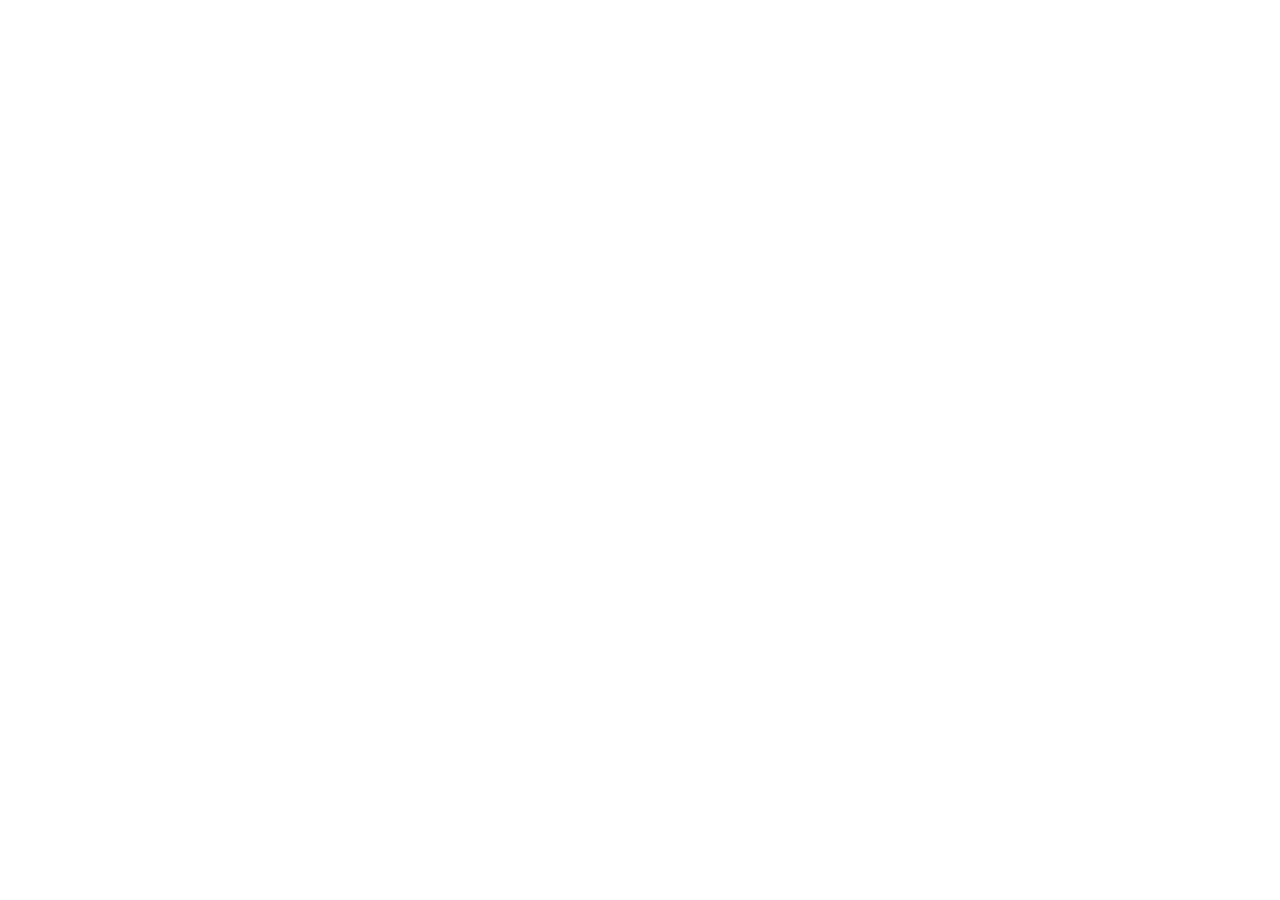
==== commit 27fe8cb5: "Redirect to kurganovo-redesign" ====
--- a/bassein.html
+++ b/bassein.html
@@ -1,132 +1 @@
-<!doctype html>
-<html lang="ru">
-<head>
-<meta charset="utf-8">
-<meta name="viewport" content="width=device-width,initial-scale=1">
-<title>Бассейн, тренажёрный зал и SPA – Курганово</title>
-<meta name="description" content="Бассейн 25 м на три дорожки, сеанс 480 ₽ с сауной. Тренажёрный зал, массаж, соляная сауна и карты на месяц.">
-<meta name="robots" content="noindex">
-<meta property="og:type" content="website">
-<meta property="og:site_name" content="Курганово">
-<meta property="og:url" content="https://halitcan777.github.io/kurganovo-prototype/bassein.html">
-<meta property="og:title" content="Бассейн, тренажёрный зал и SPA – Курганово">
-<meta property="og:description" content="Бассейн 25 м на три дорожки, сеанс 480 ₽ с сауной. Тренажёрный зал, массаж, соляная сауна и карты на месяц.">
-<meta property="og:image" content="https://halitcan777.github.io/kurganovo-prototype/assets/img/og.jpg">
-<meta name="theme-color" content="#176b5b">
-<link rel="icon" href="assets/favicon.svg" type="image/svg+xml">
-<link rel="preload" href="assets/fonts/fira-sans-condensed-cyrillic-700-normal.woff2" as="font" type="font/woff2" crossorigin>
-<link rel="preload" href="assets/fonts/fira-sans-cyrillic-400-normal.woff2" as="font" type="font/woff2" crossorigin>
-<link rel="stylesheet" href="assets/site.css?v=mtzkxxt2">
-<script>document.documentElement.classList.add('js');if(/[?&]still/.test(location.search))document.documentElement.classList.add('still')</script>
-</head>
-<body>
-<div class="progress" aria-hidden="true"></div>
-<div class="proto">Прототип нового сайта. Тексты, цены и фото взяты с kurganovo.com 13.09.2026</div>
-<header class="hdr">
-  <div class="wrap hdr-in">
-    <a class="logo" href="index.html" aria-label="Курганово, на главную"><svg class="ribbon logo-mark" viewBox="0 0 120 120" aria-hidden="true"><path d="M12 120A108 108 0 0 1 120 12" style="stroke:var(--rb1)"/><path d="M27 120A93 93 0 0 1 120 27" style="stroke:var(--rb2)"/><path d="M42 120A78 78 0 0 1 120 42" style="stroke:var(--rb3)"/><path d="M57 120A63 63 0 0 1 120 57" style="stroke:var(--rb4)"/><path d="M72 120A48 48 0 0 1 120 72" style="stroke:var(--rb5)"/></svg><span class="logo-t"><small>спортивный комплекс</small><b>Курганово</b></span></a>
-    <nav class="nav" aria-label="Разделы"><a href="prozhivanie.html">Проживание</a><a href="sport.html">Спорт</a><a href="meropriyatiya.html">Мероприятия</a><a href="bassein.html" aria-current="page">Бассейн и SPA</a><a href="ceny.html">Цены</a><a href="kontakty.html">Контакты</a></nav>
-    <a class="hdr-phone" href="tel:+73432829010"><span class="ph-long">+7 (343) 282-90-10</span><span class="ph-short">282-90-10</span><small>администратор, круглосуточно</small></a>
-    <button class="burger" type="button" aria-label="Меню" aria-expanded="false" aria-controls="drawer"><svg class="ic i-menu" viewBox="0 0 24 24" aria-hidden="true"><line x1="4" x2="20" y1="12" y2="12" /> <line x1="4" x2="20" y1="6" y2="6" /> <line x1="4" x2="20" y1="18" y2="18" /></svg><svg class="ic i-x" viewBox="0 0 24 24" aria-hidden="true"><path d="M18 6 6 18" /> <path d="m6 6 12 12" /></svg></button>
-  </div>
-  <nav class="drawer" id="drawer" hidden aria-label="Меню"><a href="prozhivanie.html">Проживание</a><a href="sport.html">Спорт</a><a href="meropriyatiya.html">Мероприятия</a><a href="bassein.html" aria-current="page">Бассейн и SPA</a><a href="ceny.html">Цены</a><a href="kontakty.html">Контакты</a><a class="btn" href="tel:+73432829010"><svg class="ic" viewBox="0 0 24 24" aria-hidden="true"><path d="M22 16.92v3a2 2 0 0 1-2.18 2 19.79 19.79 0 0 1-8.63-3.07 19.5 19.5 0 0 1-6-6 19.79 19.79 0 0 1-3.07-8.67A2 2 0 0 1 4.11 2h3a2 2 0 0 1 2 1.72 12.84 12.84 0 0 0 .7 2.81 2 2 0 0 1-.45 2.11L8.09 9.91a16 16 0 0 0 6 6l1.27-1.27a2 2 0 0 1 2.11-.45 12.84 12.84 0 0 0 2.81.7A2 2 0 0 1 22 16.92z" /></svg>Позвонить: 282-90-10</a></nav>
-</header>
-<main>
-<section class="phero">
-  <img src="assets/img/pool.webp" alt="Бассейн на три дорожки с фирменным панно" class="hero-img" style="object-position:50% 60%" fetchpriority="high" decoding="async">
-  <svg class="ribbon ribbon-deco" viewBox="0 0 120 120" aria-hidden="true"><path d="M12 120A108 108 0 0 1 120 12" style="stroke:var(--rb1)"/><path d="M27 120A93 93 0 0 1 120 27" style="stroke:var(--rb2)"/><path d="M42 120A78 78 0 0 1 120 42" style="stroke:var(--rb3)"/><path d="M57 120A63 63 0 0 1 120 57" style="stroke:var(--rb4)"/><path d="M72 120A48 48 0 0 1 120 72" style="stroke:var(--rb5)"/></svg>
-  <div class="wrap">
-    <nav class="crumbs" aria-label="Навигация"><a href="index.html">Главная</a><span>/</span><span>Бассейн и SPA</span></nav>
-    <p class="kicker">Бассейн · тренажёрный зал · SPA</p>
-    <h1>Бассейн 25 метров, тренажёрный зал и SPA</h1>
-    <p class="hero-lead">Три дорожки, глубина 1,5 м. Сеанс длится 45 минут, сауна входит в стоимость.</p>
-  </div>
-</section>
-
-<section class="sec">
-  <div class="wrap g">
-    <div class="s7 rv">
-      <h2 style="margin-bottom:16px">Сеансы каждый день с 7:45</h2>
-      <p class="status" data-status>Сеанс длится 45 минут, выбирайте удобное время.</p>
-      <div class="sessions" data-sessions><div class="ses" data-start="465"><b>7:45</b><small>до 8:30</small></div><div class="ses" data-start="510"><b>8:30</b><small>до 9:15</small></div><div class="ses" data-start="555"><b>9:15</b><small>до 10:00</small></div><div class="ses" data-start="600"><b>10:00</b><small>до 10:45</small></div><div class="ses" data-start="645"><b>10:45</b><small>до 11:30</small></div><div class="ses" data-start="690"><b>11:30</b><small>до 12:15</small></div><div class="ses" data-start="735"><b>12:15</b><small>до 13:00</small></div><div class="ses" data-start="810"><b>13:30</b><small>до 14:15</small></div><div class="ses" data-start="855"><b>14:15</b><small>до 15:00</small></div><div class="ses" data-start="900"><b>15:00</b><small>до 15:45</small></div><div class="ses" data-start="945"><b>15:45</b><small>до 16:30</small></div><div class="ses" data-start="990"><b>16:30</b><small>до 17:15</small></div><div class="ses" data-start="1035"><b>17:15</b><small>до 18:00</small></div><div class="ses" data-start="1080"><b>18:00</b><small>до 18:45</small></div><div class="ses" data-start="1125"><b>18:45</b><small>до 19:30</small></div><div class="ses" data-start="1170"><b>19:30</b><small>до 20:15</small></div><div class="ses" data-start="1215"><b>20:15</b><small>до 21:00</small></div><div class="ses" data-start="1260"><b>21:00</b><small>до 21:45</small></div></div>
-      <p class="note"><span class="todo">Технологический перерыв по будням 13:00–15:00 – уточняем, действует ли он сейчас</span></p>
-    </div>
-    <div class="s5 rv">
-      <div class="infocard">
-        <h3>Перед первым визитом</h3>
-        <ul class="facts"><li><svg class="ic" viewBox="0 0 24 24" aria-hidden="true"><path d="M20 6 9 17l-5-5" /></svg><span>Бассейн 25 × 6 м, глубина 1,5 м, не больше 8 человек на дорожке</span></li><li><svg class="ic" viewBox="0 0 24 24" aria-hidden="true"><path d="M20 6 9 17l-5-5" /></svg><span>Дети – с 7 лет. С 7 до 12 лет нужна справка от педиатра, она действует 3 месяца</span></li><li><svg class="ic" viewBox="0 0 24 24" aria-hidden="true"><path d="M20 6 9 17l-5-5" /></svg><span>С собой: шапочка, купальник, сменная обувь и мыльные принадлежности</span></li><li><svg class="ic" viewBox="0 0 24 24" aria-hidden="true"><path d="M20 6 9 17l-5-5" /></svg><span>Санитарный день раз в месяц. Дату подскажет администратор: 282-90-05</span></li></ul>
-      </div>
-    </div>
-    <div class="s12 rv" style="margin-top:32px"><section class="pblock" id="bassein"><h3 class="ptitle">Бассейн</h3><p class="pnote">Сеанс 45 минут, сауна входит в стоимость. Дети – с 7 лет. Абонемент действует месяц. Цены в рублях.</p><h3 class="tcap">Разовое посещение</h3><div class="twrap"><table class="ptable"><thead><tr><th>Кто</th><th>Время</th><th class="num">Цена</th></tr></thead><tbody><tr><td data-l="Кто">Взрослый, от 14 лет</td><td data-l="Время">весь день</td><td data-l="Цена" class="num">480</td></tr><tr><td data-l="Кто">Ребёнок, 7–14 лет</td><td data-l="Время">весь день</td><td data-l="Цена" class="num">350</td></tr><tr><td data-l="Кто">Пенсионер</td><td data-l="Время">8:00–17:15</td><td data-l="Цена" class="num">270</td></tr><tr><td data-l="Кто">Обучение: группа взрослых до 5</td><td data-l="Время">45 минут</td><td data-l="Цена" class="num">1 100 с человека</td></tr><tr><td data-l="Кто">Обучение: группа детей до 5</td><td data-l="Время">45 минут</td><td data-l="Цена" class="num">800 с человека</td></tr><tr><td data-l="Кто">Индивидуальное обучение</td><td data-l="Время">45 минут</td><td data-l="Цена" class="num">1 500</td></tr></tbody></table></div><h3 class="tcap">Абонементы</h3><div class="twrap"><table class="ptable"><thead><tr><th>Абонемент</th><th class="num">4 посещения</th><th class="num">8 посещений</th><th class="num">12 посещений</th></tr></thead><tbody><tr><td data-l="Абонемент">Взрослый</td><td data-l="4 посещения" class="num">1 800</td><td data-l="8 посещений" class="num">3 500</td><td data-l="12 посещений" class="num">5 200</td></tr><tr><td data-l="Абонемент">Детский</td><td data-l="4 посещения" class="num">1 300</td><td data-l="8 посещений" class="num">2 700</td><td data-l="12 посещений" class="num">3 800</td></tr></tbody></table></div></section></div>
-  </div>
-</section>
-
-<section class="sec dark">
-  <div class="wrap g peak-g">
-    <div class="s6 rv"><div class="ph ar32"><img src="assets/img/gym.webp" alt="Тренажёрный зал со свободными весами" loading="lazy" decoding="async"></div></div>
-    <div class="s6 rv">
-      <p class="kicker">Фитнес</p>
-      <h2>Тренажёрный зал и зал единоборств</h2>
-      <ul class="facts"><li><svg class="ic" viewBox="0 0 24 24" aria-hidden="true"><path d="M20 6 9 17l-5-5" /></svg><span>Профессиональные тренажёры, TRX и кроссфит</span></li><li><svg class="ic" viewBox="0 0 24 24" aria-hidden="true"><path d="M20 6 9 17l-5-5" /></svg><span>Персональные тренировки и программа под вашу цель</span></li><li><svg class="ic" viewBox="0 0 24 24" aria-hidden="true"><path d="M20 6 9 17l-5-5" /></svg><span>Пять боксёрских рингов и десять груш</span></li><li><svg class="ic" viewBox="0 0 24 24" aria-hidden="true"><path d="M20 6 9 17l-5-5" /></svg><span>После тренировки сауна в подарок</span></li><li><svg class="ic" viewBox="0 0 24 24" aria-hidden="true"><path d="M20 6 9 17l-5-5" /></svg><span>В тренажёрный зал пускают с 15 лет</span></li></ul>
-      <a class="btn btn-light" href="tel:+73432829005"><svg class="ic" viewBox="0 0 24 24" aria-hidden="true"><path d="M22 16.92v3a2 2 0 0 1-2.18 2 19.79 19.79 0 0 1-8.63-3.07 19.5 19.5 0 0 1-6-6 19.79 19.79 0 0 1-3.07-8.67A2 2 0 0 1 4.11 2h3a2 2 0 0 1 2 1.72 12.84 12.84 0 0 0 .7 2.81 2 2 0 0 1-.45 2.11L8.09 9.91a16 16 0 0 0 6 6l1.27-1.27a2 2 0 0 1 2.11-.45 12.84 12.84 0 0 0 2.81.7A2 2 0 0 1 22 16.92z" /></svg>Спортивная зона: 282-90-05</a>
-    </div>
-  </div>
-</section>
-
-<section class="sec">
-  <div class="wrap g">
-    <div class="s6 rv"><section class="pblock" id="trenazher"><h3 class="ptitle">Тренажёрный зал и фитнес</h3><p class="pnote">В тренажёрный зал – с 15 лет. Абонемент действует месяц. Цены в рублях.</p><h3 class="tcap">Тренажёрный зал</h3><div class="twrap"><table class="ptable"><thead><tr><th>Услуга</th><th class="num">Цена</th></tr></thead><tbody><tr><td data-l="Услуга">Разовое посещение без тренера</td><td data-l="Цена" class="num">480</td></tr><tr><td data-l="Услуга">Абонемент на 4 посещения</td><td data-l="Цена" class="num">1 800</td></tr><tr><td data-l="Услуга">Безлимит на месяц</td><td data-l="Цена" class="num">5 800</td></tr><tr><td data-l="Услуга">Персональная тренировка</td><td data-l="Цена" class="num">1 800</td></tr><tr><td data-l="Услуга">Индивидуальная программа</td><td data-l="Цена" class="num">1 500</td></tr><tr><td data-l="Услуга">Групповая с тренером, 2–5 человек</td><td data-l="Цена" class="num">1 500</td></tr><tr><td data-l="Услуга">Бассейн + тренажёрный зал: разово / 4 посещения</td><td data-l="Цена" class="num">880 / 3 300</td></tr><tr><td data-l="Услуга">Кинезио-тренинг: разово / 4 / 8</td><td data-l="Цена" class="num">1 800 / 6 000 / 10 000</td></tr></tbody></table></div><h3 class="tcap">Фитнес-зона</h3><div class="twrap"><table class="ptable"><thead><tr><th>Занятие</th><th class="num">Группа</th><th class="num">Индивидуально</th></tr></thead><tbody><tr><td data-l="Занятие">TRX</td><td data-l="Группа" class="num">800</td><td data-l="Индивидуально" class="num">1 500</td></tr><tr><td data-l="Занятие">Кроссфит</td><td data-l="Группа" class="num">800</td><td data-l="Индивидуально" class="num">1 500</td></tr><tr><td data-l="Занятие">Суставная гимнастика, разово / 4 занятия</td><td data-l="Группа" class="num">450 / 1 500</td><td data-l="Индивидуально" class="num">–</td></tr></tbody></table></div></section></div>
-    <div class="s6 rv"><div class="ph ar32" style="margin-bottom:32px"><img src="assets/img/salt-sauna.webp" alt="Соляная сауна с подсвеченными соляными блоками" loading="lazy" decoding="async"></div><section class="pblock" id="spa"><h3 class="ptitle">Массаж, солярий, соляная сауна</h3><p class="pnote">Центр красоты и здоровья, спортивная зона. Запись: 282-90-05. Цены в рублях.</p><h3 class="tcap">Массаж</h3><div class="twrap"><table class="ptable"><thead><tr><th>Массаж</th><th class="num">S</th><th class="num">M</th><th class="num">L и больше</th></tr></thead><tbody><tr><td data-l="Массаж">Спина, взрослый</td><td data-l="S" class="num">1 500</td><td data-l="M" class="num">1 800</td><td data-l="L и больше" class="num">2 200</td></tr><tr><td data-l="Массаж">Общий, взрослый</td><td data-l="S" class="num">2 800</td><td data-l="M" class="num">3 000</td><td data-l="L и больше" class="num">3 500</td></tr></tbody></table></div><h3 class="tcap">Массаж детям и локальный</h3><div class="twrap"><table class="ptable"><thead><tr><th>Массаж</th><th class="num">Цена</th></tr></thead><tbody><tr><td data-l="Массаж">Общий детский: до 5 лет / 5–8 / 8–12</td><td data-l="Цена" class="num">800 / 1 500 / 2 000</td></tr><tr><td data-l="Массаж">Спина детский</td><td data-l="Цена" class="num">500–800</td></tr><tr><td data-l="Массаж">Воротниковая зона, 30 минут</td><td data-l="Цена" class="num">800</td></tr><tr><td data-l="Массаж">Ноги: до 13 лет / старше</td><td data-l="Цена" class="num">1 000 / 1 500</td></tr><tr><td data-l="Массаж">Лицо, 30 минут</td><td data-l="Цена" class="num">1 300</td></tr><tr><td data-l="Массаж">Фут-массаж</td><td data-l="Цена" class="num">2 000</td></tr></tbody></table></div><h3 class="tcap">Солярий и соляная сауна</h3><div class="twrap"><table class="ptable"><thead><tr><th>Услуга</th><th class="num">Цена</th></tr></thead><tbody><tr><td data-l="Услуга">Солярий, минута</td><td data-l="Цена" class="num">25</td></tr><tr><td data-l="Услуга">Солярий, абонемент 30 / 60 минут</td><td data-l="Цена" class="num">600 / 800</td></tr><tr><td data-l="Услуга">Соляная сауна, сеанс 15–30 минут: взрослый / ребёнок до 14</td><td data-l="Цена" class="num">280 / 180</td></tr></tbody></table></div></section><p class="note">В соляной сауне 55–65 °C и влажность 20–40%.</p></div>
-  </div>
-</section>
-
-<section class="sec bg2">
-  <div class="wrap">
-    <div class="sec-head rv"><h2>Карты на месяц</h2><p>Бассейн, тренажёрный зал и зал бокса без ограничения посещений, не чаще раза в день. Цены из прайса комплекса на 01.02–31.08.2026.</p></div>
-    <div class="rv"><section class="pblock" id="karty"><h3 class="ptitle">Комплексные карты</h3><div class="twrap"><table class="ptable"><thead><tr><th>Карта</th><th>Кто</th><th class="num">Цена в месяц</th><th class="num">Без скидки</th></tr></thead><tbody><tr><td data-l="Карта">«Всё включено»</td><td data-l="Кто">1 человек</td><td data-l="Цена в месяц" class="num">7 700</td><td data-l="Без скидки" class="num">15 400</td></tr><tr><td data-l="Карта">«Мама, папа, я»</td><td data-l="Кто">1 взрослый + 1 ребёнок</td><td data-l="Цена в месяц" class="num">5 500</td><td data-l="Без скидки" class="num">11 000</td></tr><tr><td data-l="Карта">«Мама, папа, я»</td><td data-l="Кто">2 взрослых + 1 ребёнок</td><td data-l="Цена в месяц" class="num">8 800</td><td data-l="Без скидки" class="num">17 600</td></tr><tr><td data-l="Карта">«Мама, папа, я»</td><td data-l="Кто">2 взрослых + 2 ребёнка</td><td data-l="Цена в месяц" class="num">9 800</td><td data-l="Без скидки" class="num">19 600</td></tr><tr><td data-l="Карта">Wellness: бассейн 8:00–13:00</td><td data-l="Кто">пенсионеры</td><td data-l="Цена в месяц" class="num">1 700</td><td data-l="Без скидки" class="num">–</td></tr><tr><td data-l="Карта">Wellness: бассейн + 4 тренажёрных зала</td><td data-l="Кто">пенсионеры</td><td data-l="Цена в месяц" class="num">2 000</td><td data-l="Без скидки" class="num">–</td></tr></tbody></table></div></section></div>
-  </div>
-</section>
-
-<section class="sec cta" id="zayavka">
-  <div class="wrap g">
-    <div class="s6 rv">
-      <p class="kicker">На связи круглосуточно</p>
-      <h2>Запишитесь на сеанс или персональную тренировку</h2>
-      <a class="cta-phone" href="tel:+73432829010">+7 (343) 282-90-10</a>
-      <ul class="cta-list">
-        <li><svg class="ic" viewBox="0 0 24 24" aria-hidden="true"><path d="M20 10c0 4.993-5.539 10.193-7.399 11.799a1 1 0 0 1-1.202 0C9.539 20.193 4 14.993 4 10a8 8 0 0 1 16 0" /> <circle cx="12" cy="10" r="3" /></svg><span>Свердловская обл., с. Курганово, ул. Береговая, 2А, 30-й км Полевского тракта, берег Верхне-Макаровского водохранилища</span></li>
-        <li><svg class="ic" viewBox="0 0 24 24" aria-hidden="true"><path d="M19 17h2c.6 0 1-.4 1-1v-3c0-.9-.7-1.7-1.5-1.9C18.7 10.6 16 10 16 10s-1.3-1.4-2.2-2.3c-.5-.4-1.1-.7-1.8-.7H5c-.6 0-1.1.4-1.4.9l-1.4 2.9A3.7 3.7 0 0 0 2 12v4c0 .6.4 1 1 1h2" /> <circle cx="7" cy="17" r="2" /> <path d="M9 17h6" /> <circle cx="17" cy="17" r="2" /></svg><span>На машине: по Полевскому тракту до села Курганово, дальше по указателям</span></li>
-        <li><svg class="ic" viewBox="0 0 24 24" aria-hidden="true"><path d="M8 6v6" /> <path d="M15 6v6" /> <path d="M2 12h19.6" /> <path d="M18 18h3s.5-1.7.8-2.8c.1-.4.2-.8.2-1.2 0-.4-.1-.8-.2-1.2l-1.4-5C20.1 6.8 19.1 6 18 6H4a2 2 0 0 0-2 2v10h3" /> <circle cx="7" cy="18" r="2" /> <path d="M9 18h5" /> <circle cx="16" cy="18" r="2" /></svg><span>На автобусе: рейсовый от Южного автовокзала, ул. 8 Марта, 145</span></li>
-      </ul>
-    </div>
-    <div class="s6 rv"><form class="form" data-demo novalidate>
-  <h3>Оставить заявку</h3>
-  <p class="form-sub">Администратор перезвонит и уточнит детали.</p>
-  <div class="row2"><label>Имя<input name="name" autocomplete="name"></label><label>Телефон<input name="phone" type="tel" autocomplete="tel" inputmode="tel" placeholder="+7"></label></div>
-  <div class="row2"><label>Что планируете<select name="topic"><option>Проживание</option><option>Спорт и сборы</option><option>Мероприятие</option><option selected>Бассейн и фитнес</option><option>Другое</option></select></label><label>Дата<input name="date" type="date"></label></div>
-  <label>Комментарий<textarea name="msg" placeholder="Сколько гостей и какие услуги нужны"></textarea></label>
-  <button class="btn" type="submit"><svg class="ic" viewBox="0 0 24 24" aria-hidden="true"><path d="M14.536 21.686a.5.5 0 0 0 .937-.024l6.5-19a.496.496 0 0 0-.635-.635l-19 6.5a.5.5 0 0 0-.024.937l7.93 3.18a2 2 0 0 1 1.112 1.11z" /> <path d="m21.854 2.147-10.94 10.939" /></svg>Отправить заявку</button>
-  <p class="consent">Нажимая кнопку, вы соглашаетесь с <a href="https://www.kurganovo.com/content/docs/documentation/Politika_personalnih_dannih/Politika_obrabotki_personalnih_dannih.pdf" target="_blank" rel="noopener">политикой обработки персональных данных</a>.</p>
-</form></div>
-  </div>
-</section>
-</main>
-<footer class="ftr">
-  <div class="wrap">
-    <div class="ftr-top">
-      <div><h2>Поможем собрать поездку под ваш сценарий</h2><p>Номера, спорт, бани и площадки на одной территории. Администратор на связи круглосуточно.</p></div>
-      <div class="ftr-call"><a href="tel:+73432829010">+7 (343) 282-90-10</a><span>Общие вопросы и бронирование</span></div>
-    </div>
-    <div class="ftr-main">
-      <div><a class="logo" href="index.html" aria-label="Курганово, на главную"><svg class="ribbon logo-mark" viewBox="0 0 120 120" aria-hidden="true"><path d="M12 120A108 108 0 0 1 120 12" style="stroke:var(--rb1)"/><path d="M27 120A93 93 0 0 1 120 27" style="stroke:var(--rb2)"/><path d="M42 120A78 78 0 0 1 120 42" style="stroke:var(--rb3)"/><path d="M57 120A63 63 0 0 1 120 57" style="stroke:var(--rb4)"/><path d="M72 120A48 48 0 0 1 120 72" style="stroke:var(--rb5)"/></svg><span class="logo-t"><small>спортивный комплекс</small><b>Курганово</b></span></a><p class="ftr-addr">Свердловская обл., с. Курганово, ул. Береговая, 2А<br>30-й км Полевского тракта, берег Верхне-Макаровского водохранилища</p><p class="ftr-addr">Офис в Екатеринбурге: ул. Мамина-Сибиряка, 85</p></div>
-      <nav class="ftr-col" aria-label="Разделы сайта"><b>Разделы</b><a href="prozhivanie.html">Проживание</a><a href="sport.html">Спорт</a><a href="meropriyatiya.html">Мероприятия</a><a href="bassein.html">Бассейн и SPA</a><a href="ceny.html">Цены</a><a href="kontakty.html">Контакты</a></nav>
-      <div><b>Прямые телефоны</b><div class="ftr-ph"><div><a href="tel:+73432829004">+7 (343) 282-90-04</a><span>Мероприятия, корпоративы, сборы</span></div><div><a href="tel:+73432829011">+7 (343) 282-90-11</a><span>Лёд и массовые катания</span></div><div><a href="tel:+73432829005">+7 (343) 282-90-05</a><span>Бассейн, тренажёрный зал, SPA</span></div></div></div>
-      <div class="ftr-col"><b>Гостям</b><a href="https://www.kurganovo.com/content/docs/documentation/Informaziya_dlya_posetiteley/Pravila_povedeniya_gostey.pdf" target="_blank" rel="noopener">Правила поведения гостей</a><a href="https://www.kurganovo.com/content/docs/documentation/Politika_personalnih_dannih/Politika_obrabotki_personalnih_dannih.pdf" target="_blank" rel="noopener">Политика обработки персональных данных</a><a href="kontakty.html#dokumenty">Документы и лицензии</a><a href="https://vk.com/kurganovosk" target="_blank" rel="noopener">ВКонтакте</a></div>
-    </div>
-    <div class="ftr-bot"><span>ООО «СК Курганово» · ООО «Комфорт»</span><span>Прототип редизайна kurganovo.com, сентябрь 2026</span></div>
-  </div>
-</footer>
-<div class="toast" role="status" aria-live="polite"></div>
-<script src="assets/app.js?v=mtzkxxt2" defer></script>
-</body>
-</html>
+<!doctype html><html lang="ru"><head><meta charset="utf-8"><title>Курганово — сайт переехал</title><meta name="robots" content="noindex"><meta http-equiv="refresh" content="0; url=https://halitcan777.github.io/kurganovo-redesign/bassein.html"><link rel="canonical" href="https://halitcan777.github.io/kurganovo-redesign/bassein.html"><script>location.replace("https://halitcan777.github.io/kurganovo-redesign/bassein.html"+location.hash)</script></head><body><p>Сайт переехал: <a href="https://halitcan777.github.io/kurganovo-redesign/bassein.html">https://halitcan777.github.io/kurganovo-redesign/bassein.html</a></p></body></html>
